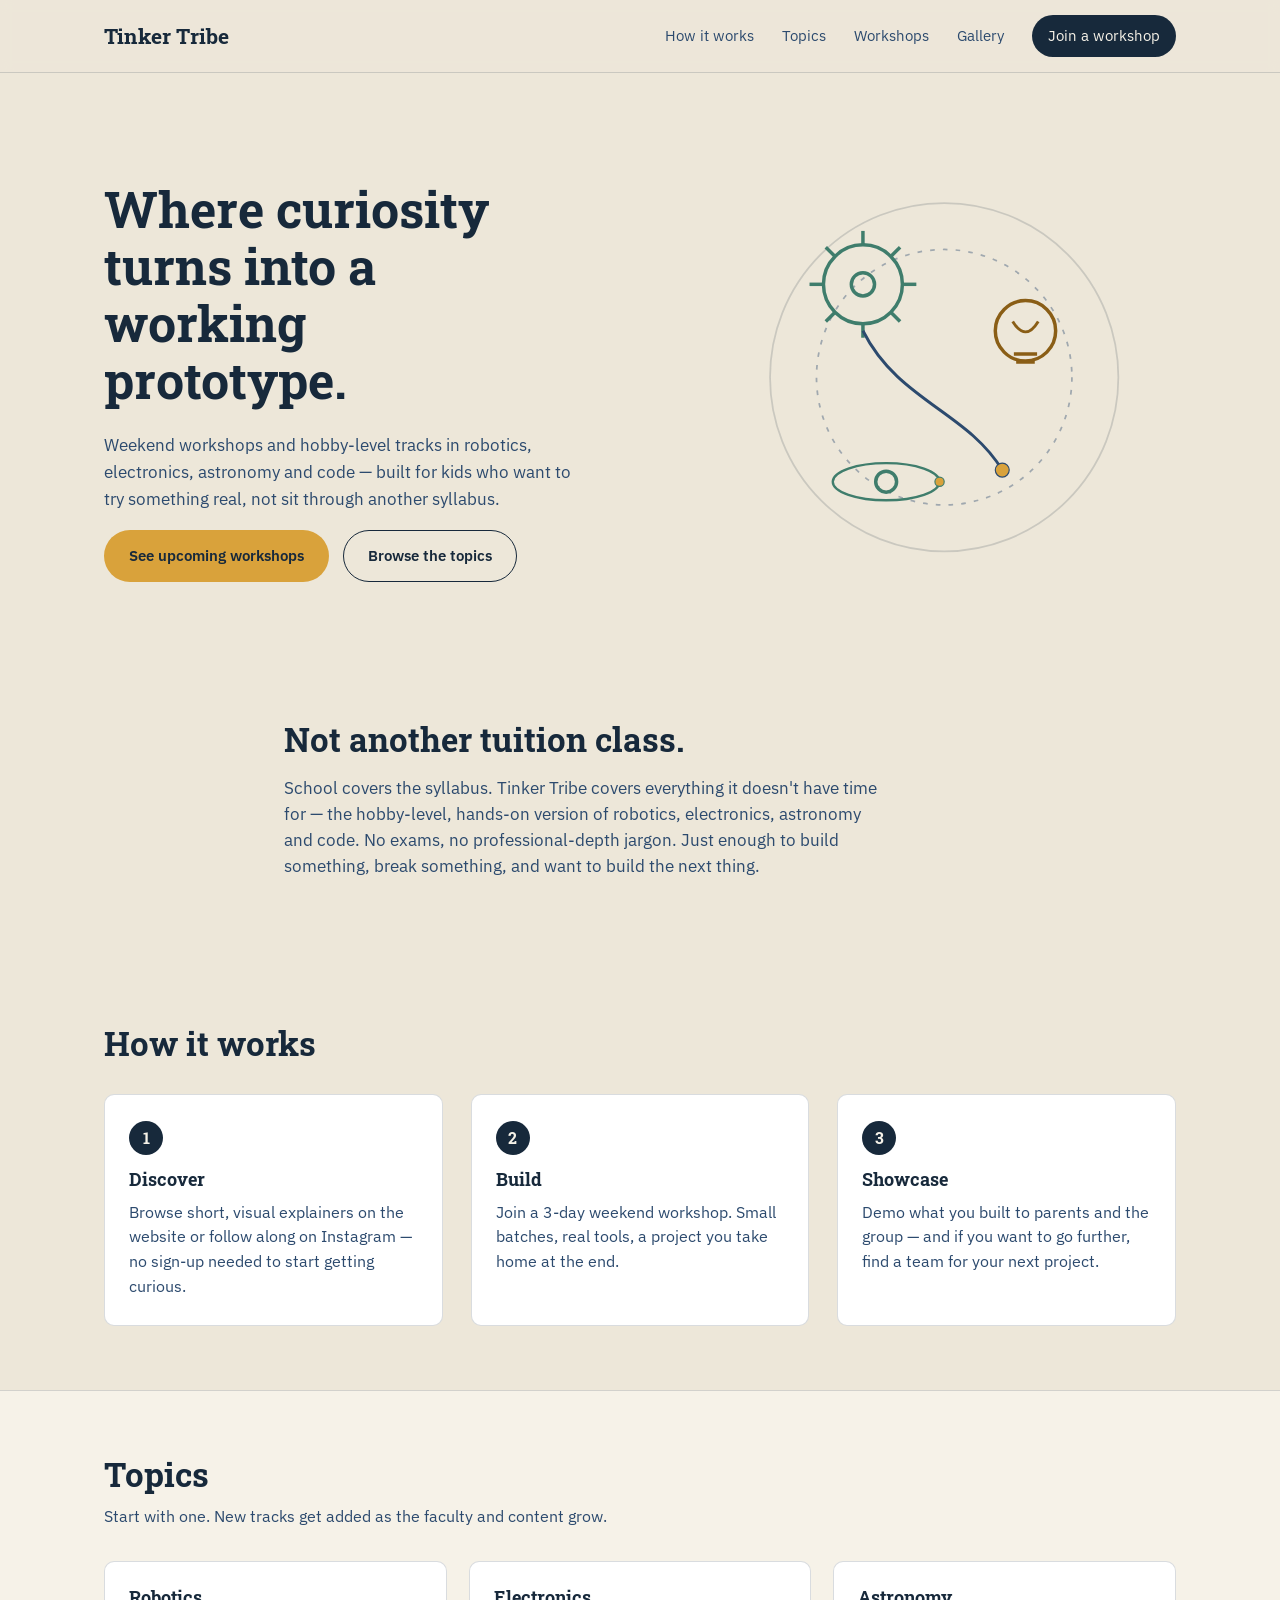
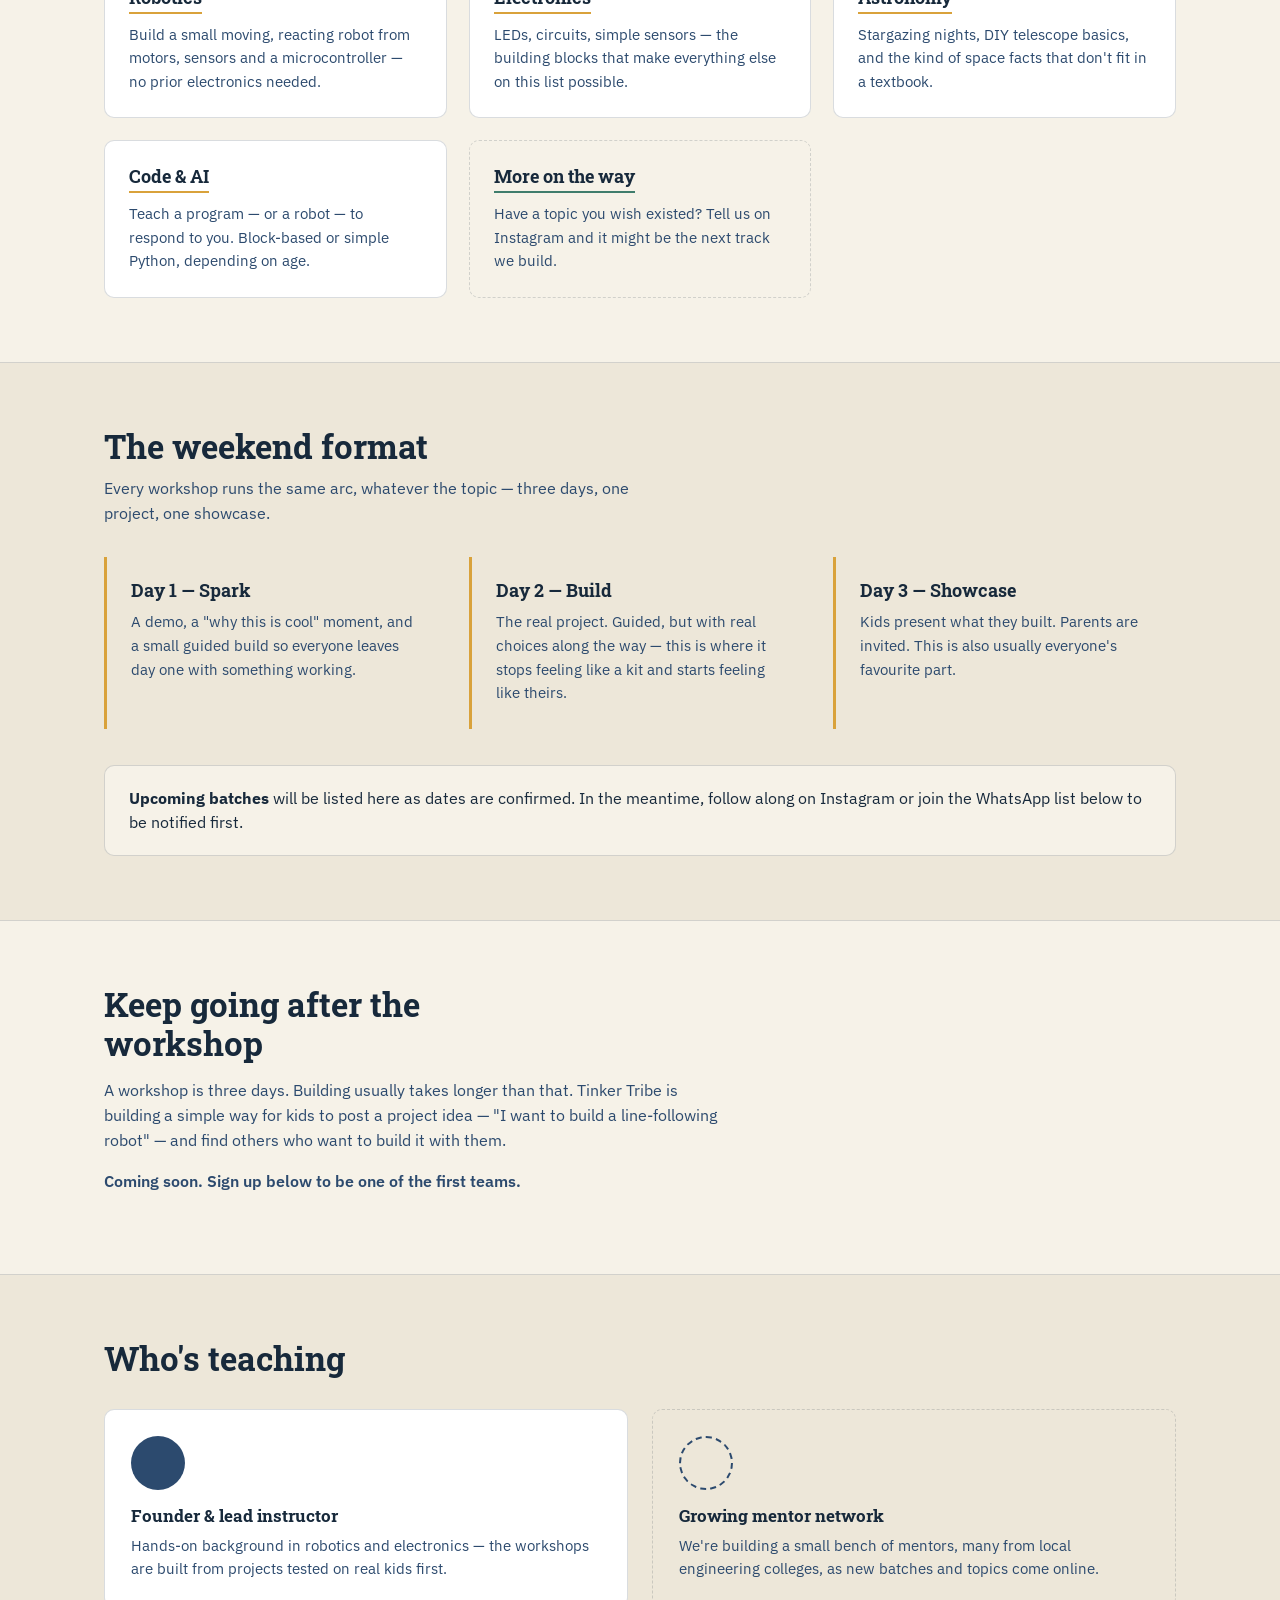
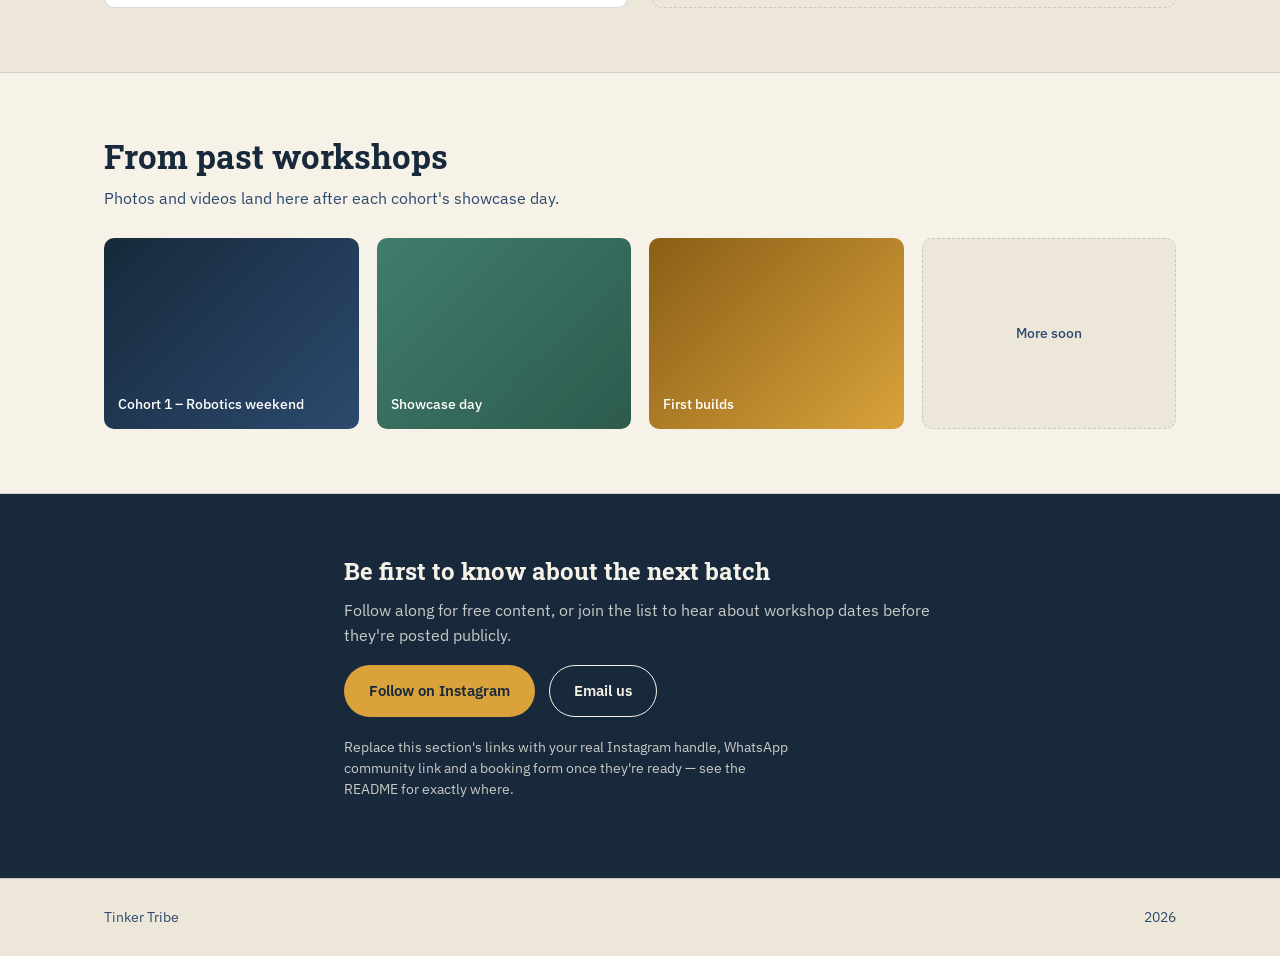
==== index.html @ 3afca760 "Add files via upload" ====
<!DOCTYPE html>
<html lang="en">
<head>
<meta charset="UTF-8">
<meta name="viewport" content="width=device-width, initial-scale=1.0">
<title>Tinker Tribe — Hands-on STEM for curious kids</title>
<meta name="description" content="Weekend workshops and hobby-level tracks in robotics, electronics, astronomy and code. Build something real in a weekend.">
<link rel="preconnect" href="https://fonts.googleapis.com">
<link rel="preconnect" href="https://fonts.gstatic.com" crossorigin>
<link href="https://fonts.googleapis.com/css2?family=Roboto+Slab:wght@400;600;700&family=IBM+Plex+Sans:wght@400;500;600&display=swap" rel="stylesheet">
<link rel="stylesheet" href="styles.css">
</head>
<body>

<header class="site-header">
  <div class="wrap header-inner">
    <a href="#top" class="wordmark">Tinker Tribe</a>
    <nav class="main-nav" id="main-nav">
      <a href="#how">How it works</a>
      <a href="#topics">Topics</a>
      <a href="#workshops">Workshops</a>
      <a href="#gallery">Gallery</a>
      <a href="#join" class="nav-cta">Join a workshop</a>
    </nav>
    <button class="nav-toggle" id="nav-toggle" aria-label="Open menu" aria-expanded="false">
      <span></span><span></span><span></span>
    </button>
  </div>
</header>

<main id="top">

  <section class="hero">
    <div class="wrap hero-inner">
      <div class="hero-copy">
        <h1>Where curiosity turns into a working prototype.</h1>
        <p class="hero-sub">Weekend workshops and hobby-level tracks in robotics, electronics, astronomy and code — built for kids who want to try something real, not sit through another syllabus.</p>
        <div class="hero-actions">
          <a href="#workshops" class="btn btn-primary">See upcoming workshops</a>
          <a href="#topics" class="btn btn-ghost">Browse the topics</a>
        </div>
      </div>
      <div class="hero-art" aria-hidden="true">
        <svg viewBox="0 0 400 400" xmlns="http://www.w3.org/2000/svg">
          <circle cx="200" cy="200" r="150" class="art-ring" fill="none" stroke-width="1.5"/>
          <circle cx="200" cy="200" r="110" class="art-ring-dash" fill="none" stroke-width="1.5" stroke-dasharray="4 7"/>
          <g class="art-gear" transform="translate(130,120)">
            <circle cx="0" cy="0" r="34" fill="none" stroke-width="3"/>
            <circle cx="0" cy="0" r="10" fill="none" stroke-width="3"/>
            <g stroke-width="3">
              <line x1="0" y1="-34" x2="0" y2="-46"/>
              <line x1="0" y1="34" x2="0" y2="46"/>
              <line x1="-34" y1="0" x2="-46" y2="0"/>
              <line x1="34" y1="0" x2="46" y2="0"/>
              <line x1="-24" y1="-24" x2="-32" y2="-32"/>
              <line x1="24" y1="24" x2="32" y2="32"/>
              <line x1="-24" y1="24" x2="-32" y2="32"/>
              <line x1="24" y1="-24" x2="32" y2="-32"/>
            </g>
          </g>
          <path class="art-wire" d="M 130 160 C 160 220, 220 230, 250 280" fill="none" stroke-width="2.5"/>
          <circle cx="250" cy="280" r="6" class="art-node"/>
          <g class="art-bulb" transform="translate(270,160)">
            <circle cx="0" cy="0" r="26" fill="none" stroke-width="3"/>
            <path d="M -10 20 L 10 20 M -8 27 L 8 27" stroke-width="3"/>
            <path d="M -11 -8 Q 0 10 11 -8" fill="none" stroke-width="2.5"/>
          </g>
          <g class="art-orbit" transform="translate(150,290)">
            <ellipse cx="0" cy="0" rx="46" ry="16" fill="none" stroke-width="2"/>
            <circle cx="0" cy="0" r="9" fill="none" stroke-width="3"/>
            <circle cx="46" cy="0" r="4" class="art-node"/>
          </g>
        </svg>
      </div>
    </div>
  </section>

  <section class="section intro">
    <div class="wrap intro-grid">
      <h2>Not another tuition class.</h2>
      <p>School covers the syllabus. Tinker Tribe covers everything it doesn't have time for — the hobby-level, hands-on version of robotics, electronics, astronomy and code. No exams, no professional-depth jargon. Just enough to build something, break something, and want to build the next thing.</p>
    </div>
  </section>

  <section class="section" id="how">
    <div class="wrap">
      <h2 class="section-heading">How it works</h2>
      <ol class="steps">
        <li class="step">
          <span class="step-num">1</span>
          <h3>Discover</h3>
          <p>Browse short, visual explainers on the website or follow along on Instagram — no sign-up needed to start getting curious.</p>
        </li>
        <li class="step">
          <span class="step-num">2</span>
          <h3>Build</h3>
          <p>Join a 3-day weekend workshop. Small batches, real tools, a project you take home at the end.</p>
        </li>
        <li class="step">
          <span class="step-num">3</span>
          <h3>Showcase</h3>
          <p>Demo what you built to parents and the group — and if you want to go further, find a team for your next project.</p>
        </li>
      </ol>
    </div>
  </section>

  <section class="section alt" id="topics">
    <div class="wrap">
      <h2 class="section-heading">Topics</h2>
      <p class="section-lede">Start with one. New tracks get added as the faculty and content grow.</p>
      <div class="topic-grid">
        <article class="topic-card">
          <h3>Robotics</h3>
          <p>Build a small moving, reacting robot from motors, sensors and a microcontroller — no prior electronics needed.</p>
        </article>
        <article class="topic-card">
          <h3>Electronics</h3>
          <p>LEDs, circuits, simple sensors — the building blocks that make everything else on this list possible.</p>
        </article>
        <article class="topic-card">
          <h3>Astronomy</h3>
          <p>Stargazing nights, DIY telescope basics, and the kind of space facts that don't fit in a textbook.</p>
        </article>
        <article class="topic-card">
          <h3>Code &amp; AI</h3>
          <p>Teach a program — or a robot — to respond to you. Block-based or simple Python, depending on age.</p>
        </article>
        <article class="topic-card topic-card-more">
          <h3>More on the way</h3>
          <p>Have a topic you wish existed? Tell us on Instagram and it might be the next track we build.</p>
        </article>
      </div>
    </div>
  </section>

  <section class="section" id="workshops">
    <div class="wrap">
      <h2 class="section-heading">The weekend format</h2>
      <p class="section-lede">Every workshop runs the same arc, whatever the topic — three days, one project, one showcase.</p>
      <div class="format-grid">
        <div class="format-card">
          <h3>Day 1 — Spark</h3>
          <p>A demo, a "why this is cool" moment, and a small guided build so everyone leaves day one with something working.</p>
        </div>
        <div class="format-card">
          <h3>Day 2 — Build</h3>
          <p>The real project. Guided, but with real choices along the way — this is where it stops feeling like a kit and starts feeling like theirs.</p>
        </div>
        <div class="format-card">
          <h3>Day 3 — Showcase</h3>
          <p>Kids present what they built. Parents are invited. This is also usually everyone's favourite part.</p>
        </div>
      </div>
      <div class="workshop-note">
        <p><strong>Upcoming batches</strong> will be listed here as dates are confirmed. In the meantime, follow along on Instagram or join the WhatsApp list below to be notified first.</p>
      </div>
    </div>
  </section>

  <section class="section alt" id="teams">
    <div class="wrap teams-grid">
      <div>
        <h2 class="section-heading">Keep going after the workshop</h2>
        <p>A workshop is three days. Building usually takes longer than that. Tinker Tribe is building a simple way for kids to post a project idea — "I want to build a line-following robot" — and find others who want to build it with them.</p>
        <p class="coming-soon">Coming soon. Sign up below to be one of the first teams.</p>
      </div>
    </div>
  </section>

  <section class="section" id="faculty">
    <div class="wrap">
      <h2 class="section-heading">Who's teaching</h2>
      <div class="faculty-grid">
        <article class="faculty-card">
          <div class="faculty-avatar" aria-hidden="true"></div>
          <h3>Founder &amp; lead instructor</h3>
          <p>Hands-on background in robotics and electronics — the workshops are built from projects tested on real kids first.</p>
        </article>
        <article class="faculty-card faculty-card-open">
          <div class="faculty-avatar faculty-avatar-dashed" aria-hidden="true"></div>
          <h3>Growing mentor network</h3>
          <p>We're building a small bench of mentors, many from local engineering colleges, as new batches and topics come online.</p>
        </article>
      </div>
    </div>
  </section>

  <section class="section alt" id="gallery">
    <div class="wrap">
      <h2 class="section-heading">From past workshops</h2>
      <p class="section-lede">Photos and videos land here after each cohort's showcase day.</p>
      <div class="gallery-grid">
        <div class="gallery-block gb-1"><span>Cohort 1 – Robotics weekend</span></div>
        <div class="gallery-block gb-2"><span>Showcase day</span></div>
        <div class="gallery-block gb-3"><span>First builds</span></div>
        <div class="gallery-block gb-4"><span>More soon</span></div>
      </div>
    </div>
  </section>

  <section class="section join" id="join">
    <div class="wrap join-inner">
      <h2>Be first to know about the next batch</h2>
      <p>Follow along for free content, or join the list to hear about workshop dates before they're posted publicly.</p>
      <div class="join-actions">
        <a href="https://instagram.com" class="btn btn-primary" target="_blank" rel="noopener">Follow on Instagram</a>
        <a href="mailto:hello@example.com" class="btn btn-ghost">Email us</a>
      </div>
      <p class="join-note">Replace this section's links with your real Instagram handle, WhatsApp community link and a booking form once they're ready — see the README for exactly where.</p>
    </div>
  </section>

</main>

<footer class="site-footer">
  <div class="wrap footer-inner">
    <span>Tinker Tribe</span>
    <span id="year"></span>
  </div>
</footer>

<script src="script.js"></script>
</body>
</html>
---- styles.css ----
/* ---------------------------------------------
   Tinker Tribe — design tokens
   Palette: deep blueprint ink, warm paper, amber + teal accents
   Type: Roboto Slab (headlines) + IBM Plex Sans (body/UI)
--------------------------------------------- */

:root {
  --ink: #17293B;
  --ink-soft: #2C4A6E;
  --paper: #EDE7D9;
  --paper-high: #F6F2E8;
  --line: rgba(23, 41, 59, 0.16);
  --amber: #D9A23B;
  --amber-ink: #8A5E16;
  --teal: #3F7D6C;
  --white: #FFFFFF;

  --font-head: "Roboto Slab", serif;
  --font-body: "IBM Plex Sans", sans-serif;

  --max-w: 1120px;
  --radius: 10px;
  color-scheme: light;
}

* { box-sizing: border-box; }

html {
  scroll-behavior: smooth;
  scroll-padding-top: 90px;
}

body {
  margin: 0;
  font-family: var(--font-body);
  color: var(--ink);
  background:
    linear-gradient(var(--paper) 0 0),
    repeating-linear-gradient(0deg, var(--line) 0 1px, transparent 1px 48px),
    repeating-linear-gradient(90deg, var(--line) 0 1px, transparent 1px 48px);
  background-blend-mode: normal;
  line-height: 1.55;
}

h1, h2, h3 {
  font-family: var(--font-head);
  line-height: 1.15;
  margin: 0 0 0.5em;
  color: var(--ink);
}

p { margin: 0 0 1em; max-width: 62ch; }

a { color: inherit; }

.wrap {
  max-width: var(--max-w);
  margin: 0 auto;
  padding: 0 24px;
}

/* ---------- Header ---------- */

.site-header {
  position: sticky;
  top: 0;
  z-index: 50;
  background: rgba(237, 231, 217, 0.92);
  backdrop-filter: blur(6px);
  border-bottom: 1px solid var(--line);
}

.header-inner {
  display: flex;
  align-items: center;
  justify-content: space-between;
  height: 72px;
}

.wordmark {
  font-family: var(--font-head);
  font-weight: 700;
  font-size: 1.3rem;
  text-decoration: none;
  letter-spacing: 0.01em;
}

.main-nav {
  display: flex;
  align-items: center;
  gap: 28px;
  font-size: 0.95rem;
}

.main-nav a {
  text-decoration: none;
  color: var(--ink-soft);
}

.main-nav a:hover { color: var(--ink); }

.nav-cta {
  background: var(--ink);
  color: var(--paper-high) !important;
  padding: 9px 16px;
  border-radius: 999px;
}

.nav-toggle {
  display: none;
  flex-direction: column;
  justify-content: center;
  gap: 5px;
  width: 36px;
  height: 36px;
  background: none;
  border: none;
  cursor: pointer;
}

.nav-toggle span {
  display: block;
  height: 2px;
  background: var(--ink);
  border-radius: 2px;
}

/* ---------- Buttons ---------- */

.btn {
  display: inline-block;
  padding: 13px 24px;
  border-radius: 999px;
  text-decoration: none;
  font-weight: 600;
  font-size: 0.95rem;
  border: 1.5px solid transparent;
}

.btn-primary {
  background: var(--amber);
  color: var(--ink);
}
.btn-primary:hover { background: #cf9530; }

.btn-ghost {
  border-color: var(--ink);
  color: var(--ink);
}
.btn-ghost:hover { background: var(--ink); color: var(--paper-high); }

/* ---------- Hero ---------- */

.hero { padding: 72px 0 40px; }

.hero-inner {
  display: grid;
  grid-template-columns: 1.1fr 0.9fr;
  gap: 40px;
  align-items: center;
}

.hero h1 {
  font-size: clamp(2.1rem, 4vw, 3.1rem);
  max-width: 14ch;
}

.hero-sub {
  font-size: 1.08rem;
  color: var(--ink-soft);
  max-width: 48ch;
}

.hero-actions {
  display: flex;
  gap: 14px;
  flex-wrap: wrap;
  margin-top: 8px;
}

.hero-art svg {
  width: 100%;
  height: auto;
  stroke: var(--ink-soft);
}

.art-gear circle, .art-gear line { stroke: var(--teal); }
.art-bulb circle, .art-bulb path { stroke: var(--amber-ink); }
.art-wire { stroke: var(--ink-soft); }
.art-node { fill: var(--amber); }
.art-ring { stroke: var(--line); }
.art-ring-dash { stroke: var(--ink-soft); opacity: 0.4; }
.art-orbit ellipse, .art-orbit circle { stroke: var(--teal); }

/* ---------- Generic sections ---------- */

.section { padding: 64px 0; }
.section.alt { background: var(--paper-high); border-top: 1px solid var(--line); border-bottom: 1px solid var(--line); }

.section-heading {
  font-size: clamp(1.6rem, 2.6vw, 2.1rem);
  max-width: 20ch;
}

.section-lede {
  color: var(--ink-soft);
  max-width: 56ch;
  margin-top: -6px;
}

.intro-grid {
  max-width: 760px;
}
.intro h2 { font-size: clamp(1.6rem, 2.6vw, 2.1rem); }
.intro p { color: var(--ink-soft); font-size: 1.05rem; max-width: 60ch; }

/* ---------- Steps ---------- */

.steps {
  list-style: none;
  margin: 32px 0 0;
  padding: 0;
  display: grid;
  grid-template-columns: repeat(3, 1fr);
  gap: 28px;
}

.step {
  background: var(--white);
  border: 1px solid var(--line);
  border-radius: var(--radius);
  padding: 26px 24px;
}

.step-num {
  display: inline-flex;
  align-items: center;
  justify-content: center;
  width: 34px;
  height: 34px;
  border-radius: 50%;
  background: var(--ink);
  color: var(--paper-high);
  font-family: var(--font-head);
  font-weight: 700;
  margin-bottom: 14px;
}

.step h3 { font-size: 1.15rem; }
.step p { color: var(--ink-soft); margin: 0; }

/* ---------- Topic grid ---------- */

.topic-grid {
  margin-top: 32px;
  display: grid;
  grid-template-columns: repeat(3, 1fr);
  gap: 22px;
}

.topic-card {
  background: var(--white);
  border: 1px solid var(--line);
  border-radius: var(--radius);
  padding: 24px;
}

.topic-card h3 { font-size: 1.1rem; border-bottom: 2px solid var(--amber); display: inline-block; padding-bottom: 4px; }
.topic-card p { color: var(--ink-soft); margin: 0; font-size: 0.95rem; }

.topic-card-more {
  border-style: dashed;
  background: transparent;
}
.topic-card-more h3 { border-bottom-color: var(--teal); }

/* ---------- Format grid ---------- */

.format-grid {
  margin-top: 32px;
  display: grid;
  grid-template-columns: repeat(3, 1fr);
  gap: 22px;
}

.format-card {
  padding: 24px;
  border-left: 3px solid var(--amber);
}
.format-card h3 { font-size: 1.1rem; }
.format-card p { color: var(--ink-soft); margin: 0; font-size: 0.95rem; }

.workshop-note {
  margin-top: 36px;
  padding: 20px 24px;
  background: var(--paper-high);
  border: 1px solid var(--line);
  border-radius: var(--radius);
}
.workshop-note p { margin: 0; max-width: none; }

/* ---------- Teams ---------- */

.teams-grid p { color: var(--ink-soft); }
.coming-soon {
  display: inline-block;
  font-weight: 600;
  color: var(--amber-ink);
}

/* ---------- Faculty ---------- */

.faculty-grid {
  margin-top: 32px;
  display: grid;
  grid-template-columns: repeat(2, 1fr);
  gap: 24px;
}

.faculty-card {
  background: var(--white);
  border: 1px solid var(--line);
  border-radius: var(--radius);
  padding: 26px;
}

.faculty-card-open { background: transparent; border-style: dashed; }

.faculty-avatar {
  width: 54px;
  height: 54px;
  border-radius: 50%;
  background: var(--ink-soft);
  margin-bottom: 16px;
}
.faculty-avatar-dashed {
  background: none;
  border: 2px dashed var(--ink-soft);
}

.faculty-card h3 { font-size: 1.05rem; }
.faculty-card p { color: var(--ink-soft); margin: 0; font-size: 0.95rem; }

/* ---------- Gallery ---------- */

.gallery-grid {
  margin-top: 28px;
  display: grid;
  grid-template-columns: repeat(4, 1fr);
  gap: 18px;
}

.gallery-block {
  aspect-ratio: 4 / 3;
  border-radius: var(--radius);
  display: flex;
  align-items: flex-end;
  padding: 14px;
  color: var(--white);
  font-size: 0.85rem;
  font-weight: 500;
}

.gb-1 { background: linear-gradient(135deg, var(--ink), var(--ink-soft)); }
.gb-2 { background: linear-gradient(135deg, var(--teal), #2d5b4e); }
.gb-3 { background: linear-gradient(135deg, var(--amber-ink), var(--amber)); }
.gb-4 { background: var(--paper); color: var(--ink-soft); border: 1px dashed var(--line); align-items: center; justify-content: center; }

/* ---------- Join ---------- */

.join { background: var(--ink); color: var(--paper-high); }
.join h2 { color: var(--paper-high); }
.join p { color: rgba(246, 242, 232, 0.8); }
.join-inner { text-align: left; max-width: 640px; }
.join-actions { display: flex; gap: 14px; flex-wrap: wrap; margin: 18px 0 20px; }
.join .btn-ghost { border-color: var(--paper-high); color: var(--paper-high); }
.join .btn-ghost:hover { background: var(--paper-high); color: var(--ink); }
.join-note { font-size: 0.85rem; color: rgba(246, 242, 232, 0.6); max-width: 56ch; }

/* ---------- Footer ---------- */

.site-footer { padding: 28px 0; border-top: 1px solid var(--line); }
.footer-inner {
  display: flex;
  justify-content: space-between;
  font-size: 0.85rem;
  color: var(--ink-soft);
}

/* ---------- Responsive ---------- */

@media (max-width: 860px) {
  .hero-inner { grid-template-columns: 1fr; }
  .hero-art { order: -1; max-width: 280px; margin: 0 auto; }
  .steps, .format-grid, .topic-grid { grid-template-columns: 1fr 1fr; }
  .faculty-grid { grid-template-columns: 1fr; }
  .gallery-grid { grid-template-columns: 1fr 1fr; }
}

@media (max-width: 620px) {
  .main-nav {
    position: absolute;
    top: 72px;
    left: 0;
    right: 0;
    background: var(--paper-high);
    border-bottom: 1px solid var(--line);
    flex-direction: column;
    align-items: flex-start;
    padding: 20px 24px 28px;
    gap: 18px;
    display: none;
  }
  .main-nav.open { display: flex; }
  .nav-toggle { display: flex; }
  .steps, .format-grid, .topic-grid, .gallery-grid { grid-template-columns: 1fr; }
}

@media (prefers-reduced-motion: reduce) {
  html { scroll-behavior: auto; }
}
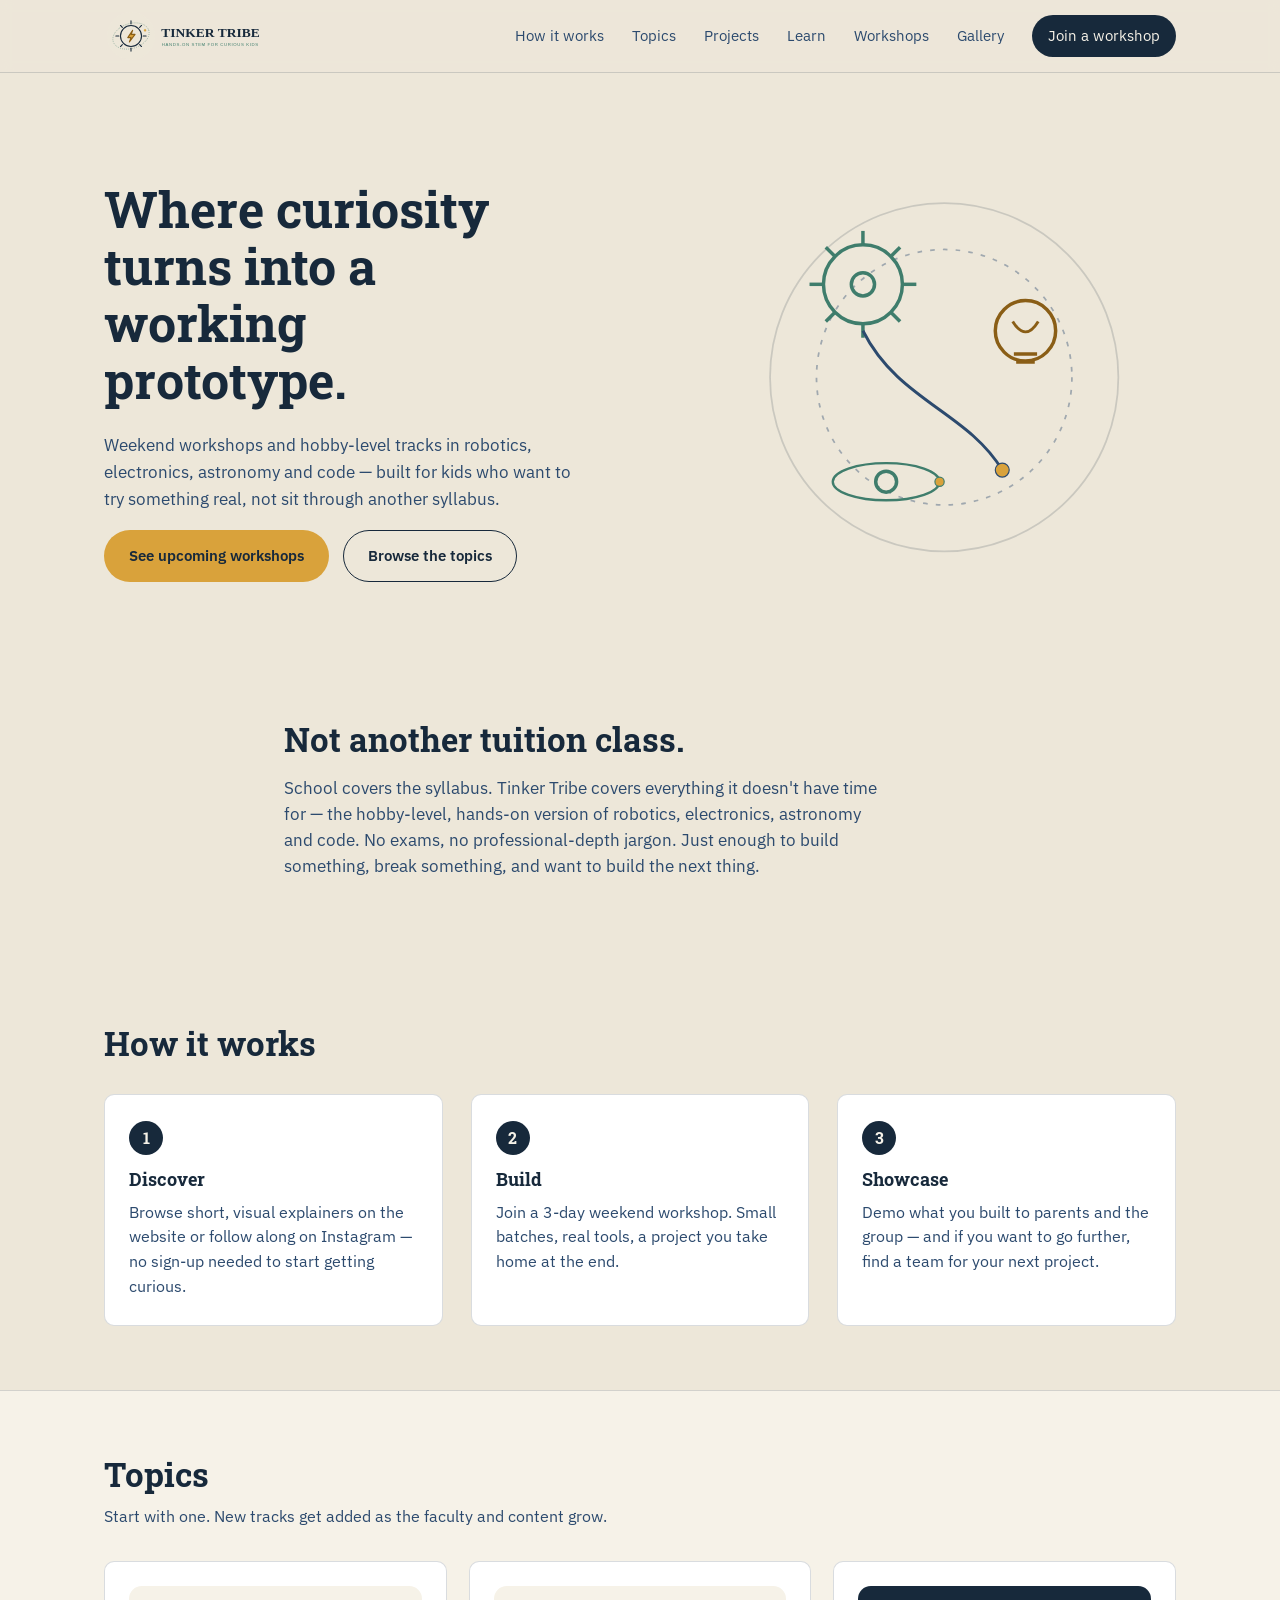
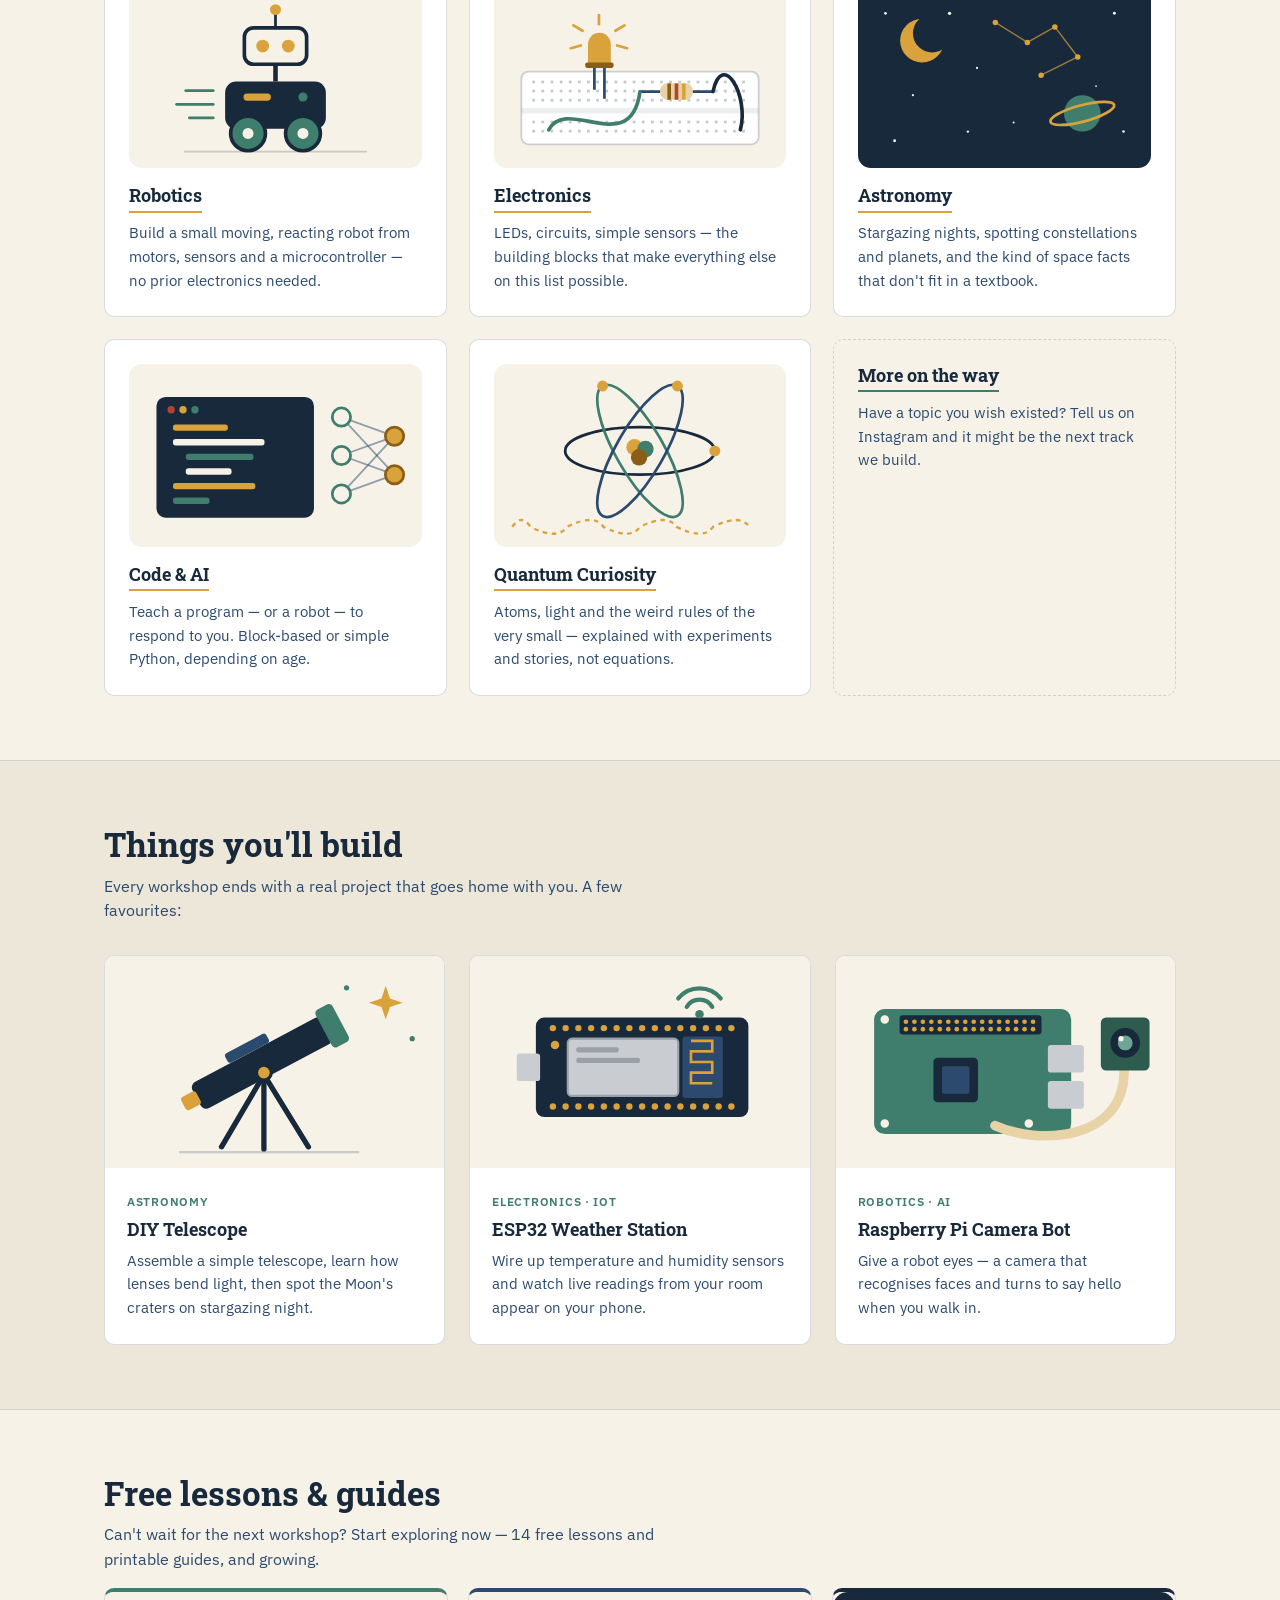
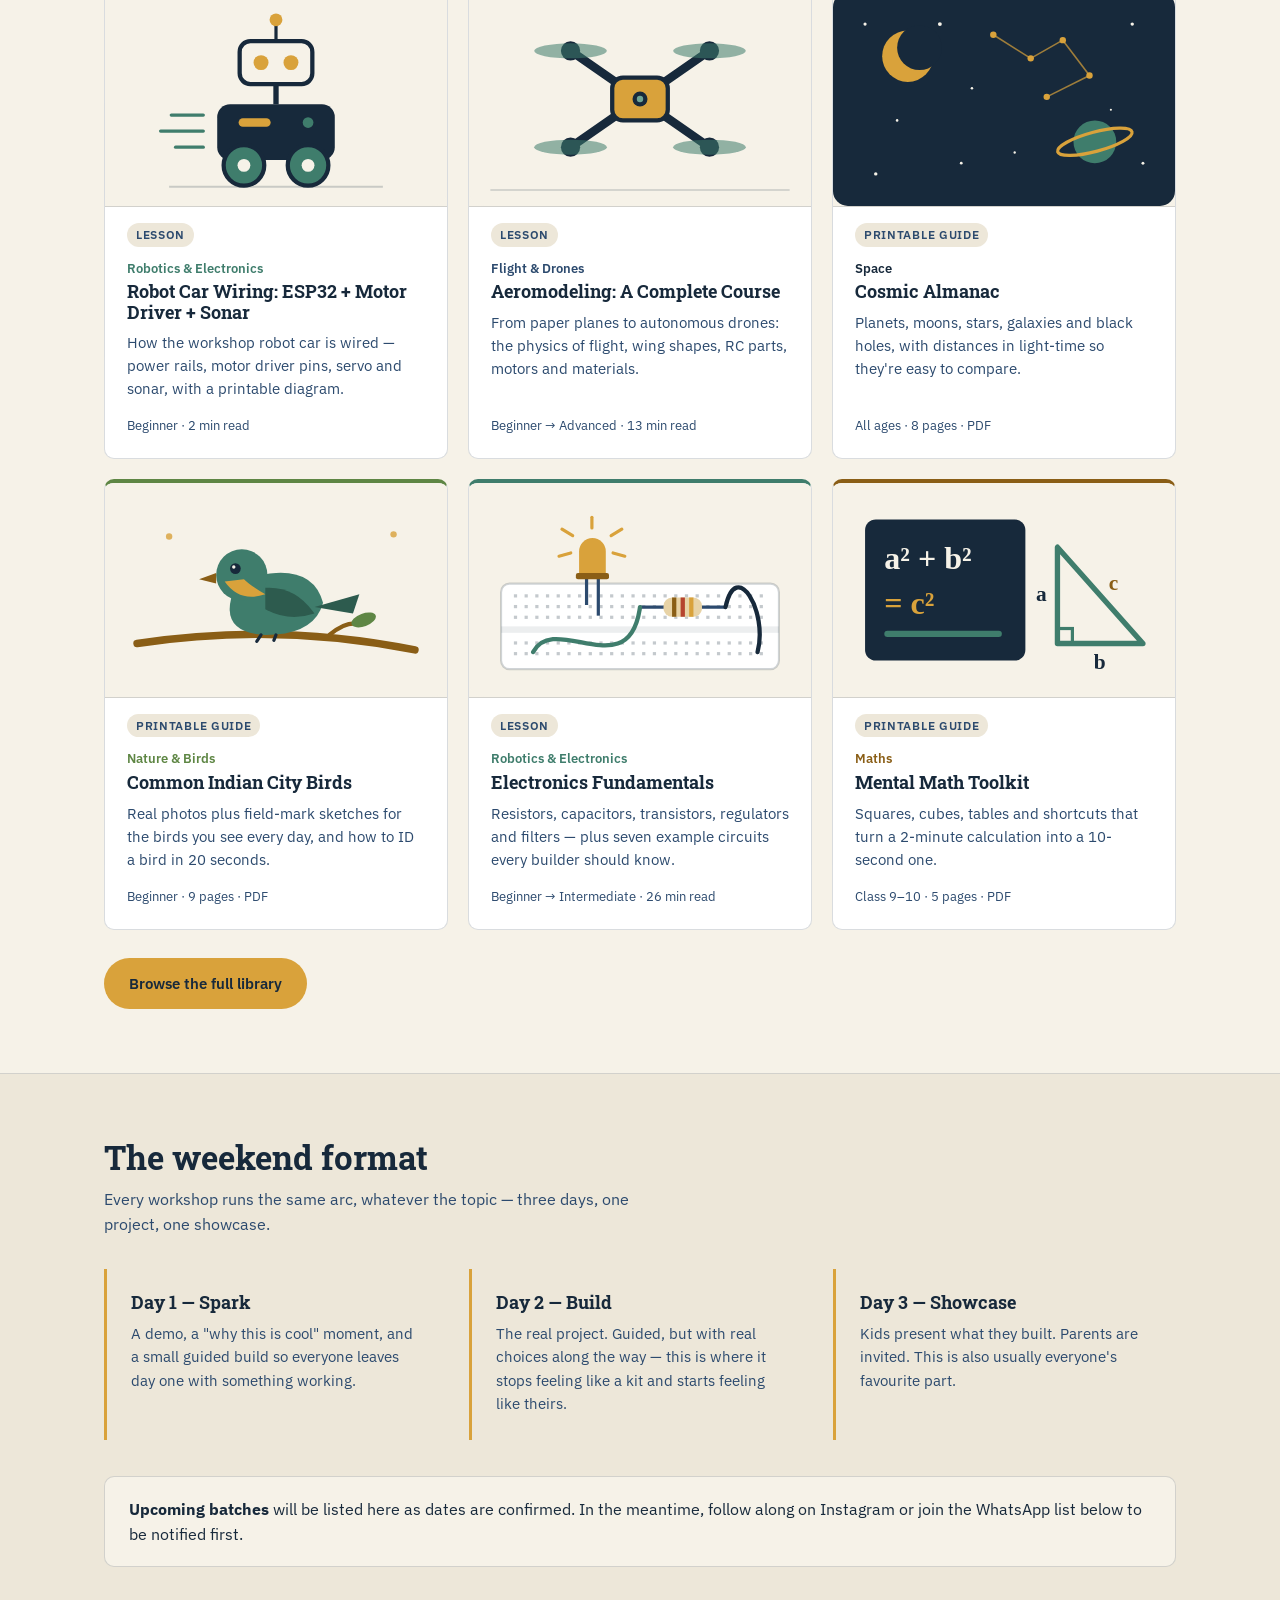
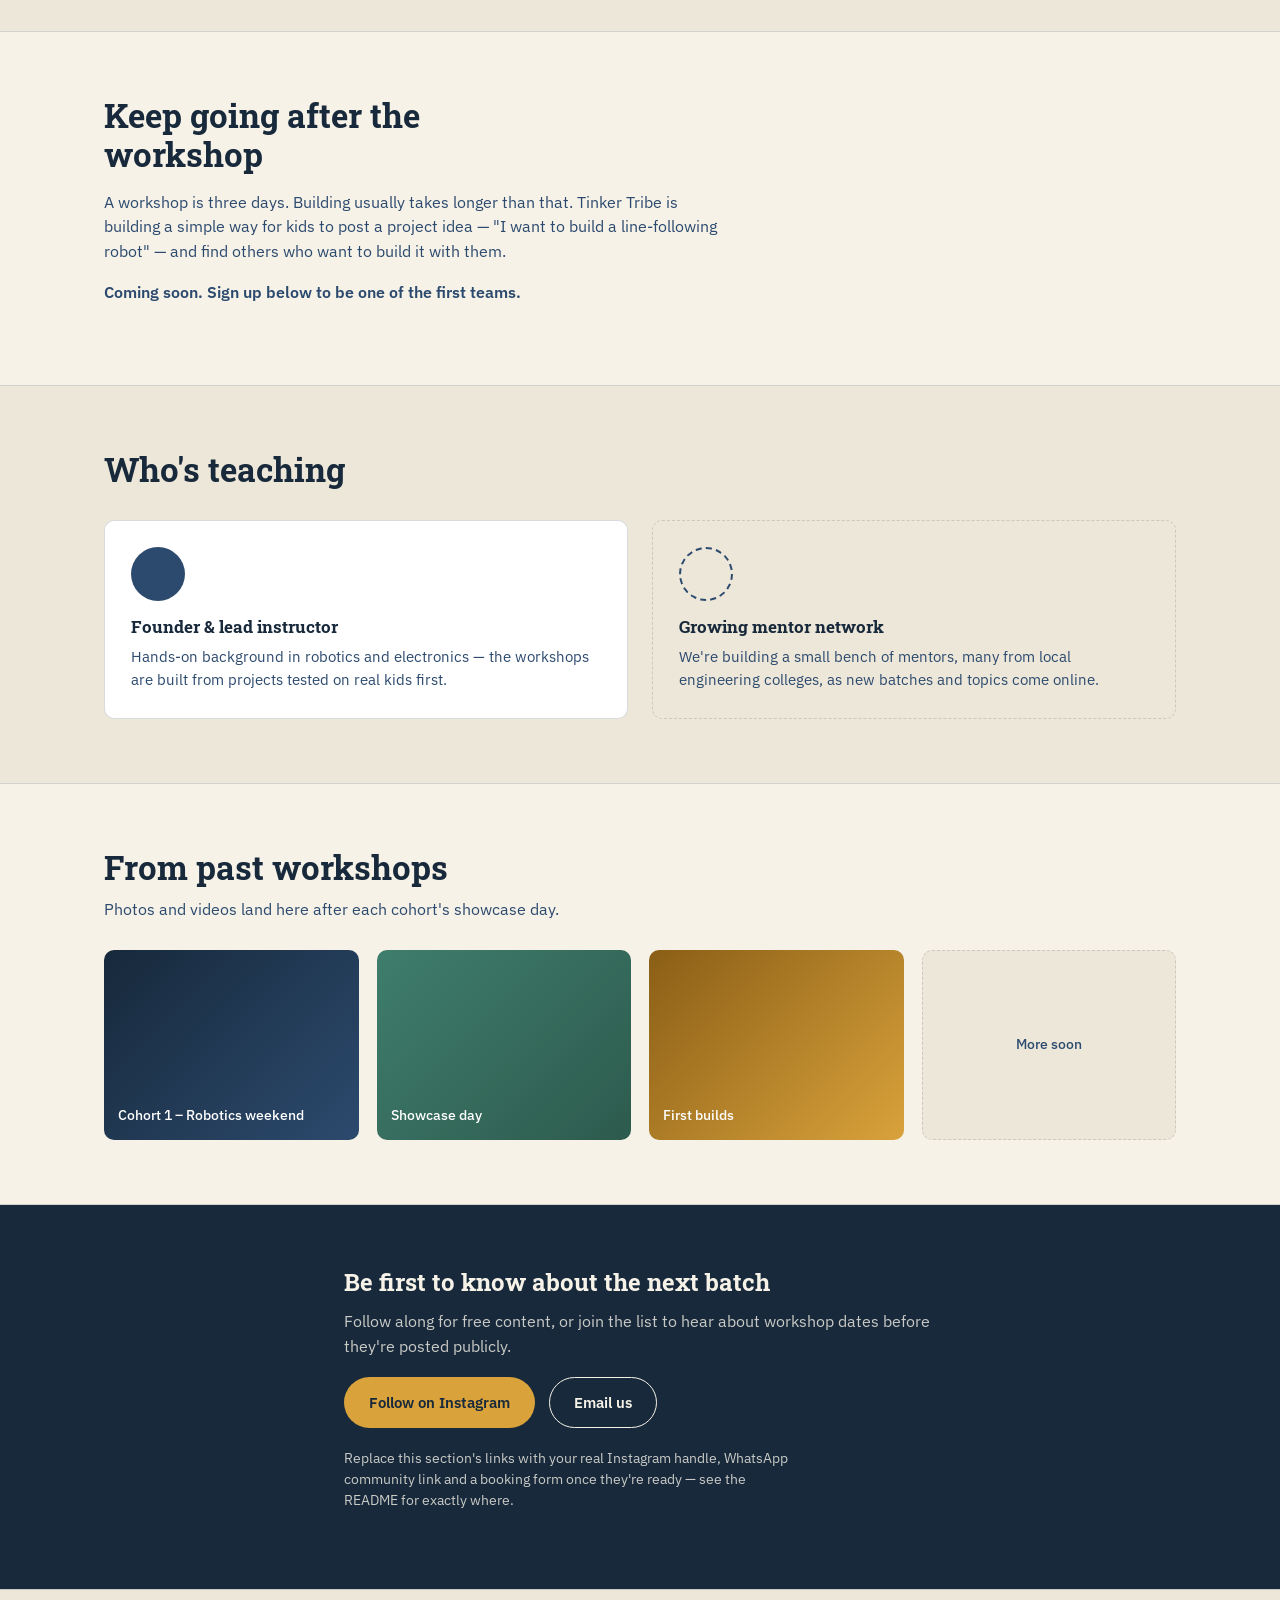
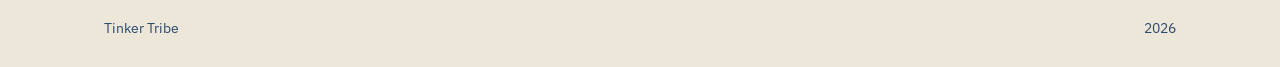
==== commit d8f39324: "Add files via upload" ====
--- a/index.html
+++ b/index.html
@@ -9,15 +9,20 @@
 <link rel="preconnect" href="https://fonts.gstatic.com" crossorigin>
 <link href="https://fonts.googleapis.com/css2?family=Roboto+Slab:wght@400;600;700&family=IBM+Plex+Sans:wght@400;500;600&display=swap" rel="stylesheet">
 <link rel="stylesheet" href="styles.css">
+<link rel="icon" type="image/svg+xml" href="tinkertribe-mark.svg">
 </head>
 <body>
 
 <header class="site-header">
   <div class="wrap header-inner">
-    <a href="#top" class="wordmark">Tinker Tribe</a>
+    <a href="#top" class="wordmark">
+      <img src="tinkertribe-full.svg" alt="Tinker Tribe" class="wordmark-logo">
+    </a>
     <nav class="main-nav" id="main-nav">
       <a href="#how">How it works</a>
       <a href="#topics">Topics</a>
+      <a href="#projects">Projects</a>
+      <a href="learn/index.html">Learn</a>
       <a href="#workshops">Workshops</a>
       <a href="#gallery">Gallery</a>
       <a href="#join" class="nav-cta">Join a workshop</a>
@@ -111,26 +116,126 @@
       <p class="section-lede">Start with one. New tracks get added as the faculty and content grow.</p>
       <div class="topic-grid">
         <article class="topic-card">
+          <img src="images/robotics.svg" alt="Illustration of a small wheeled robot" loading="lazy">
           <h3>Robotics</h3>
           <p>Build a small moving, reacting robot from motors, sensors and a microcontroller — no prior electronics needed.</p>
         </article>
         <article class="topic-card">
+          <img src="images/electronics.svg" alt="Illustration of an LED and resistor on a breadboard" loading="lazy">
           <h3>Electronics</h3>
           <p>LEDs, circuits, simple sensors — the building blocks that make everything else on this list possible.</p>
         </article>
         <article class="topic-card">
+          <img src="images/astronomy.svg" alt="Illustration of a night sky with moon, constellation and ringed planet" loading="lazy">
           <h3>Astronomy</h3>
-          <p>Stargazing nights, DIY telescope basics, and the kind of space facts that don't fit in a textbook.</p>
-        </article>
-        <article class="topic-card">
+          <p>Stargazing nights, spotting constellations and planets, and the kind of space facts that don't fit in a textbook.</p>
+        </article>
+        <article class="topic-card">
+          <img src="images/code-ai.svg" alt="Illustration of a code window next to a small neural network" loading="lazy">
           <h3>Code &amp; AI</h3>
           <p>Teach a program — or a robot — to respond to you. Block-based or simple Python, depending on age.</p>
+        </article>
+        <article class="topic-card">
+          <img src="images/quantum.svg" alt="Illustration of an atom with orbiting electrons" loading="lazy">
+          <h3>Quantum Curiosity</h3>
+          <p>Atoms, light and the weird rules of the very small — explained with experiments and stories, not equations.</p>
         </article>
         <article class="topic-card topic-card-more">
           <h3>More on the way</h3>
           <p>Have a topic you wish existed? Tell us on Instagram and it might be the next track we build.</p>
         </article>
       </div>
+    </div>
+  </section>
+
+  <section class="section" id="projects">
+    <div class="wrap">
+      <h2 class="section-heading">Things you'll build</h2>
+      <p class="section-lede">Every workshop ends with a real project that goes home with you. A few favourites:</p>
+      <div class="project-grid">
+        <article class="project-card">
+          <img src="images/telescope.svg" alt="Illustration of a telescope on a tripod" loading="lazy">
+          <div class="project-body">
+            <span class="project-tag">Astronomy</span>
+            <h3>DIY Telescope</h3>
+            <p>Assemble a simple telescope, learn how lenses bend light, then spot the Moon's craters on stargazing night.</p>
+          </div>
+        </article>
+        <article class="project-card">
+          <img src="images/esp32.svg" alt="Illustration of a Wi-Fi microcontroller board" loading="lazy">
+          <div class="project-body">
+            <span class="project-tag">Electronics · IoT</span>
+            <h3>ESP32 Weather Station</h3>
+            <p>Wire up temperature and humidity sensors and watch live readings from your room appear on your phone.</p>
+          </div>
+        </article>
+        <article class="project-card">
+          <img src="images/pi-project.svg" alt="Illustration of a single-board computer with a camera module" loading="lazy">
+          <div class="project-body">
+            <span class="project-tag">Robotics · AI</span>
+            <h3>Raspberry Pi Camera Bot</h3>
+            <p>Give a robot eyes — a camera that recognises faces and turns to say hello when you walk in.</p>
+          </div>
+        </article>
+      </div>
+    </div>
+  </section>
+
+  <section class="section alt" id="learn">
+    <div class="wrap">
+      <h2 class="section-heading">Free lessons &amp; guides</h2>
+      <p class="section-lede">Can't wait for the next workshop? Start exploring now — 14 free lessons and printable guides, and growing.</p>
+      <div class="kb-grid">
+        <a class="kb-card cat-robotics" href="learn/robot-car-wiring.html">
+          <img class="kb-thumb" src="images/robotics.svg" alt="" loading="lazy">
+          <span class="kb-type">Lesson</span>
+          <span class="kb-cat">Robotics &amp; Electronics</span>
+          <h3>Robot Car Wiring: ESP32 + Motor Driver + Sonar</h3>
+          <p>How the workshop robot car is wired — power rails, motor driver pins, servo and sonar, with a printable diagram.</p>
+          <span class="kb-meta">Beginner · 2 min read</span>
+        </a>
+        <a class="kb-card cat-flight" href="learn/aeromodeling-course.html">
+          <img class="kb-thumb" src="images/drone.svg" alt="" loading="lazy">
+          <span class="kb-type">Lesson</span>
+          <span class="kb-cat">Flight &amp; Drones</span>
+          <h3>Aeromodeling: A Complete Course</h3>
+          <p>From paper planes to autonomous drones: the physics of flight, wing shapes, RC parts, motors and materials.</p>
+          <span class="kb-meta">Beginner → Advanced · 13 min read</span>
+        </a>
+        <a class="kb-card cat-space" href="learn/files/cosmic-almanac.pdf" target="_blank" rel="noopener">
+          <img class="kb-thumb" src="images/astronomy.svg" alt="" loading="lazy">
+          <span class="kb-type">Printable guide</span>
+          <span class="kb-cat">Space</span>
+          <h3>Cosmic Almanac</h3>
+          <p>Planets, moons, stars, galaxies and black holes, with distances in light-time so they're easy to compare.</p>
+          <span class="kb-meta">All ages · 8 pages · PDF</span>
+        </a>
+        <a class="kb-card cat-nature" href="learn/files/common-city-birds.pdf" target="_blank" rel="noopener">
+          <img class="kb-thumb" src="images/bird.svg" alt="" loading="lazy">
+          <span class="kb-type">Printable guide</span>
+          <span class="kb-cat">Nature &amp; Birds</span>
+          <h3>Common Indian City Birds</h3>
+          <p>Real photos plus field-mark sketches for the birds you see every day, and how to ID a bird in 20 seconds.</p>
+          <span class="kb-meta">Beginner · 9 pages · PDF</span>
+        </a>
+        <a class="kb-card cat-robotics" href="learn/electronics-fundamentals.html">
+          <img class="kb-thumb" src="images/electronics.svg" alt="" loading="lazy">
+          <span class="kb-type">Lesson</span>
+          <span class="kb-cat">Robotics &amp; Electronics</span>
+          <h3>Electronics Fundamentals</h3>
+          <p>Resistors, capacitors, transistors, regulators and filters — plus seven example circuits every builder should know.</p>
+          <span class="kb-meta">Beginner → Intermediate · 26 min read</span>
+        </a>
+        <a class="kb-card cat-maths" href="learn/files/mental-math-toolkit.pdf" target="_blank" rel="noopener">
+          <img class="kb-thumb" src="images/maths.svg" alt="" loading="lazy">
+          <span class="kb-type">Printable guide</span>
+          <span class="kb-cat">Maths</span>
+          <h3>Mental Math Toolkit</h3>
+          <p>Squares, cubes, tables and shortcuts that turn a 2-minute calculation into a 10-second one.</p>
+          <span class="kb-meta">Class 9–10 · 5 pages · PDF</span>
+        </a>
+      </div>
+      <div class="kb-teaser-actions"><a href="learn/index.html" class="btn btn-primary">Browse the full library</a></div>
     </div>
   </section>
 
--- a/styles.css
+++ b/styles.css
@@ -78,11 +78,15 @@
 }
 
 .wordmark {
-  font-family: var(--font-head);
-  font-weight: 700;
-  font-size: 1.3rem;
+  display: flex;
+  align-items: center;
   text-decoration: none;
-  letter-spacing: 0.01em;
+}
+
+.wordmark-logo {
+  height: 54px;
+  width: auto;
+  display: block;
 }
 
 .main-nav {
@@ -419,3 +423,333 @@
 @media (prefers-reduced-motion: reduce) {
   html { scroll-behavior: auto; }
 }
+
+/* ---------- Illustrations ---------- */
+
+.topic-card img,
+.project-card img {
+  display: block;
+  width: 100%;
+  height: auto;
+  border-radius: 8px;
+}
+
+.topic-card img { margin-bottom: 16px; }
+
+.topic-card,
+.project-card {
+  transition: transform 0.2s ease, box-shadow 0.2s ease;
+}
+.topic-card:hover,
+.project-card:hover {
+  transform: translateY(-4px);
+  box-shadow: 0 10px 24px rgba(23, 41, 59, 0.10);
+}
+
+/* ---------- Projects ---------- */
+
+.project-grid {
+  margin-top: 32px;
+  display: grid;
+  grid-template-columns: repeat(3, 1fr);
+  gap: 24px;
+}
+
+.project-card {
+  background: var(--white);
+  border: 1px solid var(--line);
+  border-radius: var(--radius);
+  overflow: hidden;
+}
+.project-card img { border-radius: 0; background: var(--paper-high); }
+
+.project-body { padding: 20px 22px 24px; }
+.project-body h3 { font-size: 1.1rem; }
+.project-body p { color: var(--ink-soft); margin: 0; font-size: 0.95rem; }
+
+.project-tag {
+  display: inline-block;
+  font-size: 0.75rem;
+  font-weight: 600;
+  letter-spacing: 0.06em;
+  text-transform: uppercase;
+  color: var(--teal);
+  margin-bottom: 8px;
+}
+
+@media (max-width: 860px) {
+  .project-grid { grid-template-columns: 1fr 1fr; }
+}
+@media (max-width: 620px) {
+  .project-grid { grid-template-columns: 1fr; }
+}
+@media (prefers-reduced-motion: reduce) {
+  .topic-card, .project-card { transition: none; }
+  .topic-card:hover, .project-card:hover { transform: none; }
+}
+
+/* =========================================================
+   Knowledge library + lesson pages
+   ========================================================= */
+
+.cat-robotics { --cat: #3F7D6C; }
+.cat-flight   { --cat: #2C4A6E; }
+.cat-space    { --cat: #17293B; }
+.cat-nature   { --cat: #5E8644; }
+.cat-maths    { --cat: #8A5E16; }
+.cat-english  { --cat: #A6452F; }
+
+.btn-small { padding: 8px 16px; font-size: 0.85rem; }
+
+/* Hero band shared by library + lessons */
+.lesson-hero {
+  padding: 48px 0 40px;
+  background: var(--paper-high);
+  border-bottom: 1px solid var(--line);
+  border-top: 4px solid var(--cat, var(--amber));
+}
+.lesson-hero h1 { font-size: clamp(1.9rem, 4vw, 2.8rem); max-width: 22ch; }
+.lesson-lede { color: var(--ink-soft); font-size: 1.08rem; max-width: 62ch; }
+.back-link {
+  display: inline-block;
+  margin-bottom: 18px;
+  font-size: 0.9rem;
+  color: var(--ink-soft);
+  text-decoration: none;
+}
+.back-link:hover { color: var(--ink); }
+.lesson-hero .project-tag { display: block; color: var(--cat, var(--teal)); }
+.lesson-meta {
+  display: flex;
+  flex-wrap: wrap;
+  align-items: center;
+  gap: 10px 18px;
+  font-size: 0.9rem;
+  color: var(--ink-soft);
+  margin-top: 6px;
+}
+.lesson-meta span + span::before { content: "·"; margin-right: 18px; }
+
+/* Library controls */
+.kb-section { padding-top: 40px; }
+.kb-controls {
+  display: flex;
+  flex-wrap: wrap;
+  gap: 16px;
+  align-items: center;
+  justify-content: space-between;
+}
+.chips { display: flex; flex-wrap: wrap; gap: 8px; }
+.chip {
+  font: inherit;
+  font-size: 0.88rem;
+  padding: 8px 14px;
+  border-radius: 999px;
+  border: 1.5px solid var(--line);
+  background: var(--white);
+  color: var(--ink-soft);
+  cursor: pointer;
+}
+.chip:hover { border-color: var(--ink-soft); color: var(--ink); }
+.chip.is-active { background: var(--ink); border-color: var(--ink); color: var(--paper-high); }
+.kb-search {
+  font: inherit;
+  padding: 10px 16px;
+  border-radius: 999px;
+  border: 1.5px solid var(--line);
+  background: var(--white);
+  color: var(--ink);
+  min-width: 260px;
+  flex: 0 1 320px;
+}
+.kb-search:focus { outline: 2px solid var(--amber); outline-offset: 2px; }
+.kb-count { margin: 22px 0 0; font-size: 0.85rem; color: var(--ink-soft); }
+.kb-empty { margin-top: 24px; color: var(--ink-soft); }
+
+/* Library cards */
+.kb-grid {
+  margin-top: 16px;
+  display: grid;
+  grid-template-columns: repeat(3, 1fr);
+  gap: 20px;
+}
+.kb-card {
+  position: relative;
+  display: flex;
+  flex-direction: column;
+  background: var(--white);
+  border: 1px solid var(--line);
+  border-top: 4px solid var(--cat);
+  border-radius: var(--radius);
+  padding: 20px 22px 22px;
+  text-decoration: none;
+  color: var(--ink);
+  transition: transform 0.2s ease, box-shadow 0.2s ease;
+}
+.kb-card:hover { transform: translateY(-4px); box-shadow: 0 10px 24px rgba(23, 41, 59, 0.10); }
+.kb-card[hidden] { display: none; }
+.kb-type {
+  align-self: flex-start;
+  font-size: 0.72rem;
+  font-weight: 600;
+  letter-spacing: 0.06em;
+  text-transform: uppercase;
+  padding: 3px 9px;
+  border-radius: 999px;
+  background: var(--paper);
+  color: var(--ink-soft);
+  margin-bottom: 12px;
+}
+.kb-cat { font-size: 0.8rem; font-weight: 600; color: var(--cat); margin-bottom: 4px; }
+.kb-card h3 { font-size: 1.1rem; margin-bottom: 8px; }
+.kb-card p { color: var(--ink-soft); font-size: 0.93rem; margin: 0 0 16px; flex: 1; }
+.kb-meta { font-size: 0.8rem; color: var(--ink-soft); }
+
+/* Lesson layout */
+.lesson-layout {
+  display: grid;
+  grid-template-columns: 240px minmax(0, 1fr);
+  gap: 48px;
+  padding-top: 40px;
+  padding-bottom: 64px;
+}
+.lesson-toc {
+  position: sticky;
+  top: 96px;
+  align-self: start;
+  max-height: calc(100vh - 120px);
+  overflow-y: auto;
+  font-size: 0.88rem;
+}
+.toc-title { font-weight: 600; font-size: 0.78rem; letter-spacing: 0.08em; text-transform: uppercase; color: var(--ink-soft); }
+.lesson-toc ol { list-style: none; margin: 0; padding: 0; border-left: 2px solid var(--line); }
+.lesson-toc li a {
+  display: block;
+  padding: 5px 0 5px 14px;
+  margin-left: -2px;
+  border-left: 2px solid transparent;
+  color: var(--ink-soft);
+  text-decoration: none;
+  line-height: 1.35;
+}
+.lesson-toc li a:hover { color: var(--ink); border-left-color: var(--amber); }
+
+.lesson-body { max-width: 760px; }
+.lesson-body h2 {
+  font-size: 1.6rem;
+  margin: 2.2em 0 0.6em;
+  padding-top: 0.6em;
+  border-top: 1px solid var(--line);
+}
+.lesson-body h2:first-child { margin-top: 0; border-top: none; padding-top: 0; }
+.lesson-body h3 { font-size: 1.2rem; margin: 1.8em 0 0.5em; }
+.lesson-body h4 { font-family: var(--font-body); font-size: 1rem; margin: 1.4em 0 0.4em; }
+.lesson-body p, .lesson-body li { max-width: 70ch; }
+.lesson-body ul, .lesson-body ol { padding-left: 1.3em; margin: 0 0 1em; }
+.lesson-body li { margin-bottom: 0.35em; }
+.lesson-body strong { color: var(--ink); }
+.lesson-body a { color: var(--teal); }
+.lesson-body hr { display: none; }
+.lesson-body blockquote {
+  margin: 1.2em 0;
+  padding: 14px 18px;
+  background: var(--paper-high);
+  border-left: 4px solid var(--amber);
+  border-radius: 0 8px 8px 0;
+}
+.lesson-body blockquote p:last-child { margin-bottom: 0; }
+.lesson-body code {
+  font-family: ui-monospace, SFMono-Regular, Menlo, monospace;
+  font-size: 0.88em;
+  background: var(--paper);
+  padding: 2px 6px;
+  border-radius: 4px;
+}
+.lesson-body pre {
+  background: var(--ink);
+  color: var(--paper-high);
+  padding: 16px 18px;
+  border-radius: 8px;
+  overflow-x: auto;
+}
+.lesson-body pre code { background: none; padding: 0; color: inherit; }
+.lesson-body img {
+  display: block;
+  max-width: 100%;
+  height: auto;
+  margin: 1em 0 1.6em;
+  background: var(--white);
+  border: 1px solid var(--line);
+  border-radius: 8px;
+}
+.table-scroll { overflow-x: auto; margin: 1em 0 1.6em; border: 1px solid var(--line); border-radius: 8px; background: var(--white); }
+.lesson-body table { border-collapse: collapse; width: 100%; font-size: 0.92rem; }
+.lesson-body th, .lesson-body td { text-align: left; padding: 10px 14px; border-bottom: 1px solid var(--line); vertical-align: top; }
+.lesson-body th { background: var(--paper-high); font-weight: 600; }
+.lesson-body tr:last-child td { border-bottom: none; }
+
+.lesson-pager {
+  display: grid;
+  grid-template-columns: 1fr 1fr;
+  gap: 16px;
+  margin-top: 56px;
+  padding-top: 24px;
+  border-top: 1px solid var(--line);
+}
+.lesson-pager a {
+  display: block;
+  padding: 16px 18px;
+  border: 1px solid var(--line);
+  border-radius: var(--radius);
+  background: var(--white);
+  text-decoration: none;
+  color: var(--ink);
+  font-weight: 600;
+  font-size: 0.95rem;
+}
+.lesson-pager a:hover { border-color: var(--ink-soft); }
+.lesson-pager span { display: block; font-size: 0.75rem; font-weight: 500; color: var(--ink-soft); text-transform: uppercase; letter-spacing: 0.06em; margin-bottom: 4px; }
+.pager-next { text-align: right; }
+
+/* Home page library teaser */
+.kb-teaser-actions { margin-top: 28px; }
+
+@media (max-width: 960px) {
+  .lesson-layout { grid-template-columns: 1fr; gap: 24px; }
+  .lesson-toc { position: static; max-height: none; padding: 16px 18px; background: var(--paper-high); border: 1px solid var(--line); border-radius: var(--radius); }
+}
+@media (max-width: 860px) {
+  .kb-grid { grid-template-columns: 1fr 1fr; }
+}
+@media (max-width: 620px) {
+  .kb-grid { grid-template-columns: 1fr; }
+  .kb-search { min-width: 0; flex: 1 1 100%; }
+  .lesson-pager { grid-template-columns: 1fr; }
+  .pager-next { text-align: left; }
+}
+@media (prefers-reduced-motion: reduce) {
+  .kb-card { transition: none; }
+  .kb-card:hover { transform: none; }
+}
+
+/* Thumbnails + lesson hero art */
+.kb-thumb {
+  display: block;
+  width: calc(100% + 44px);
+  margin: -20px -22px 16px;
+  height: auto;
+  background: var(--paper-high);
+  border-bottom: 1px solid var(--line);
+}
+.kb-card { overflow: hidden; }
+.lesson-hero-grid {
+  display: grid;
+  grid-template-columns: minmax(0, 1fr) 300px;
+  gap: 40px;
+  align-items: center;
+}
+.lesson-hero-art { width: 100%; height: auto; border-radius: 12px; border: 1px solid var(--line); }
+@media (max-width: 860px) {
+  .lesson-hero-grid { grid-template-columns: 1fr; }
+  .lesson-hero-art { display: none; }
+}
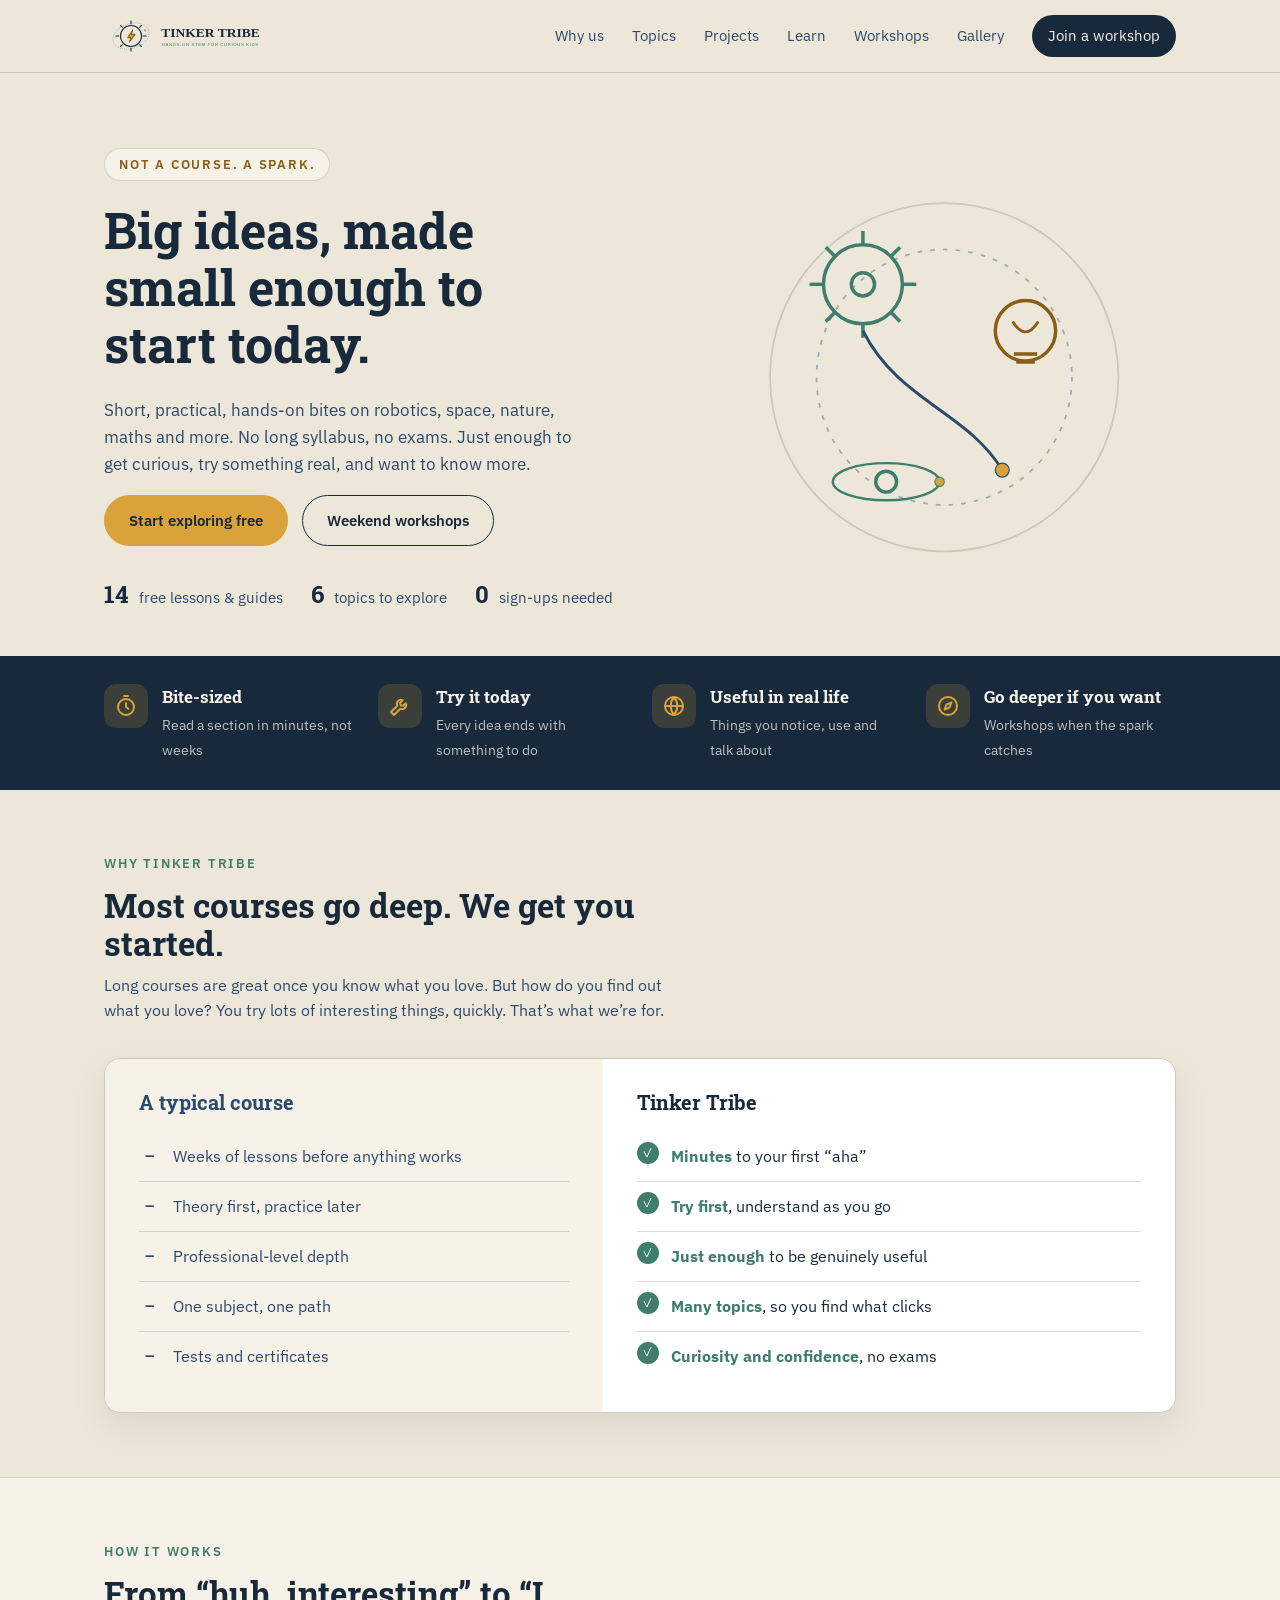
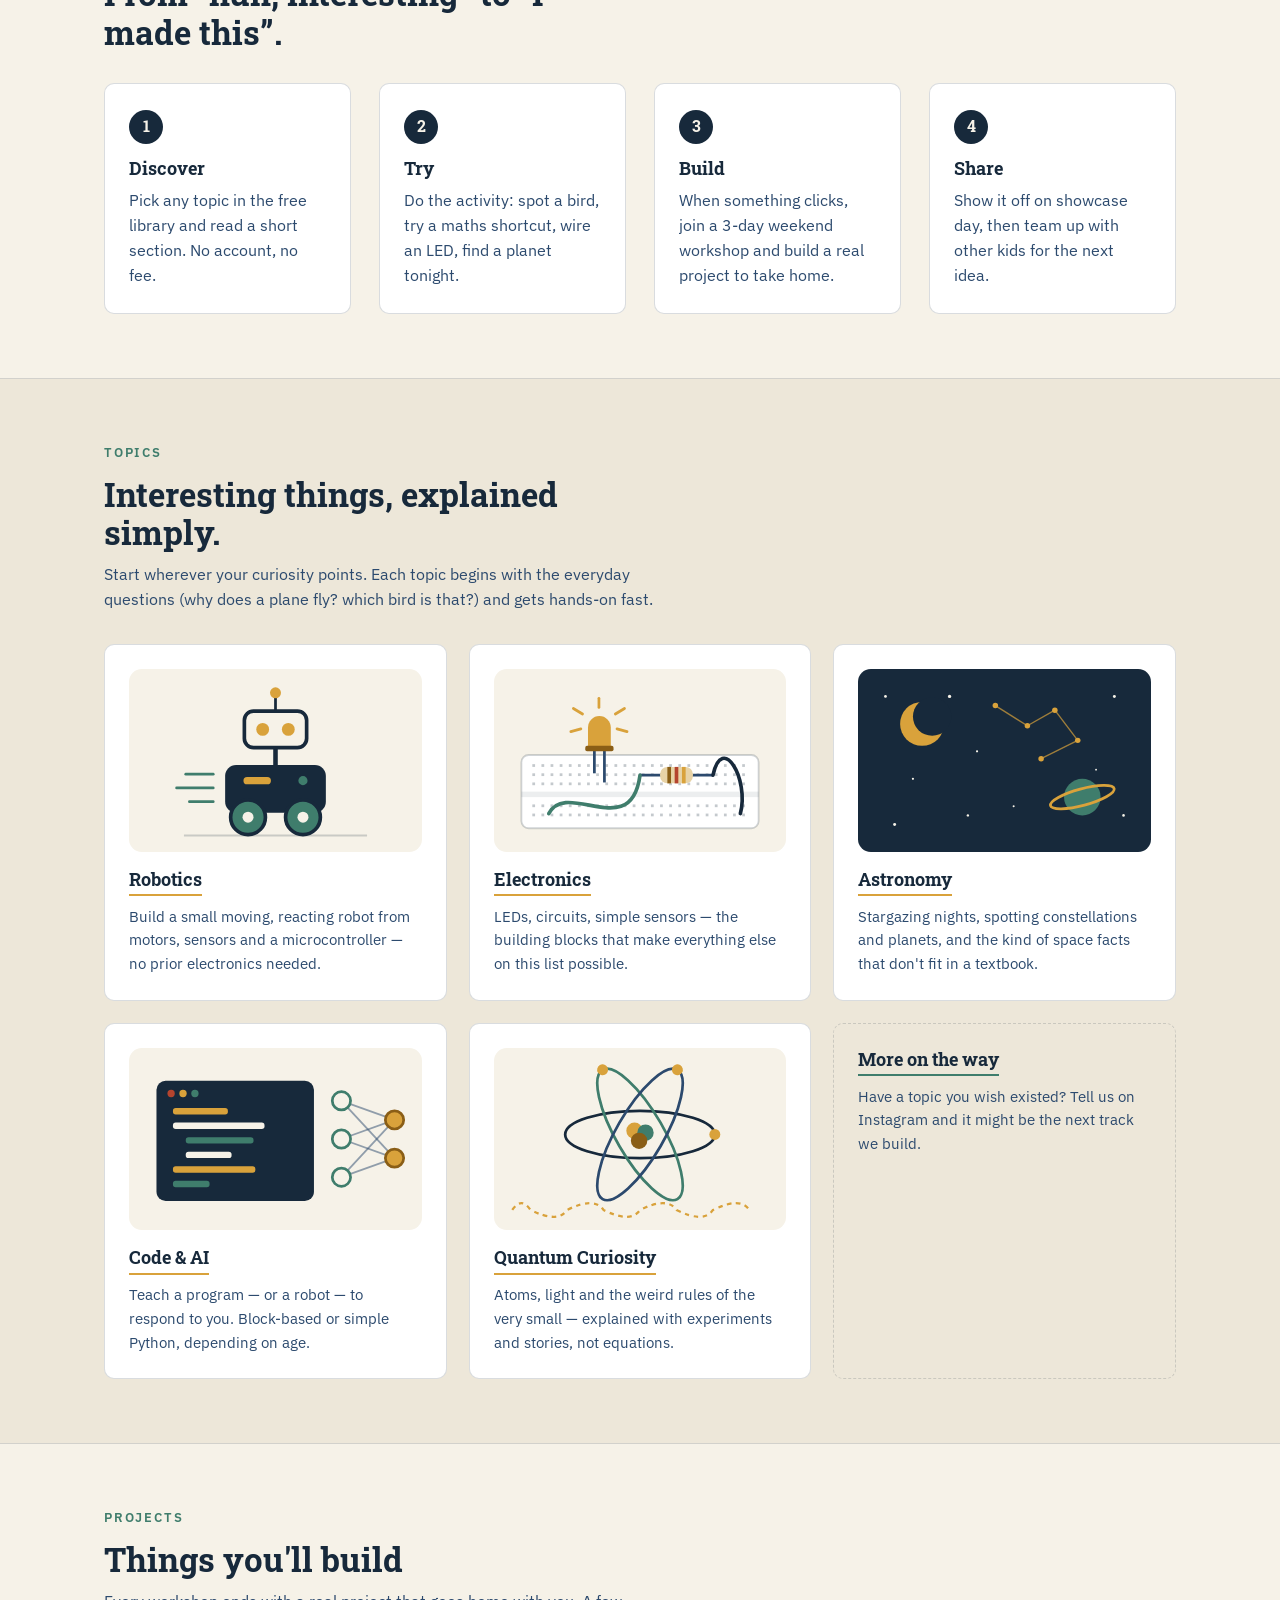
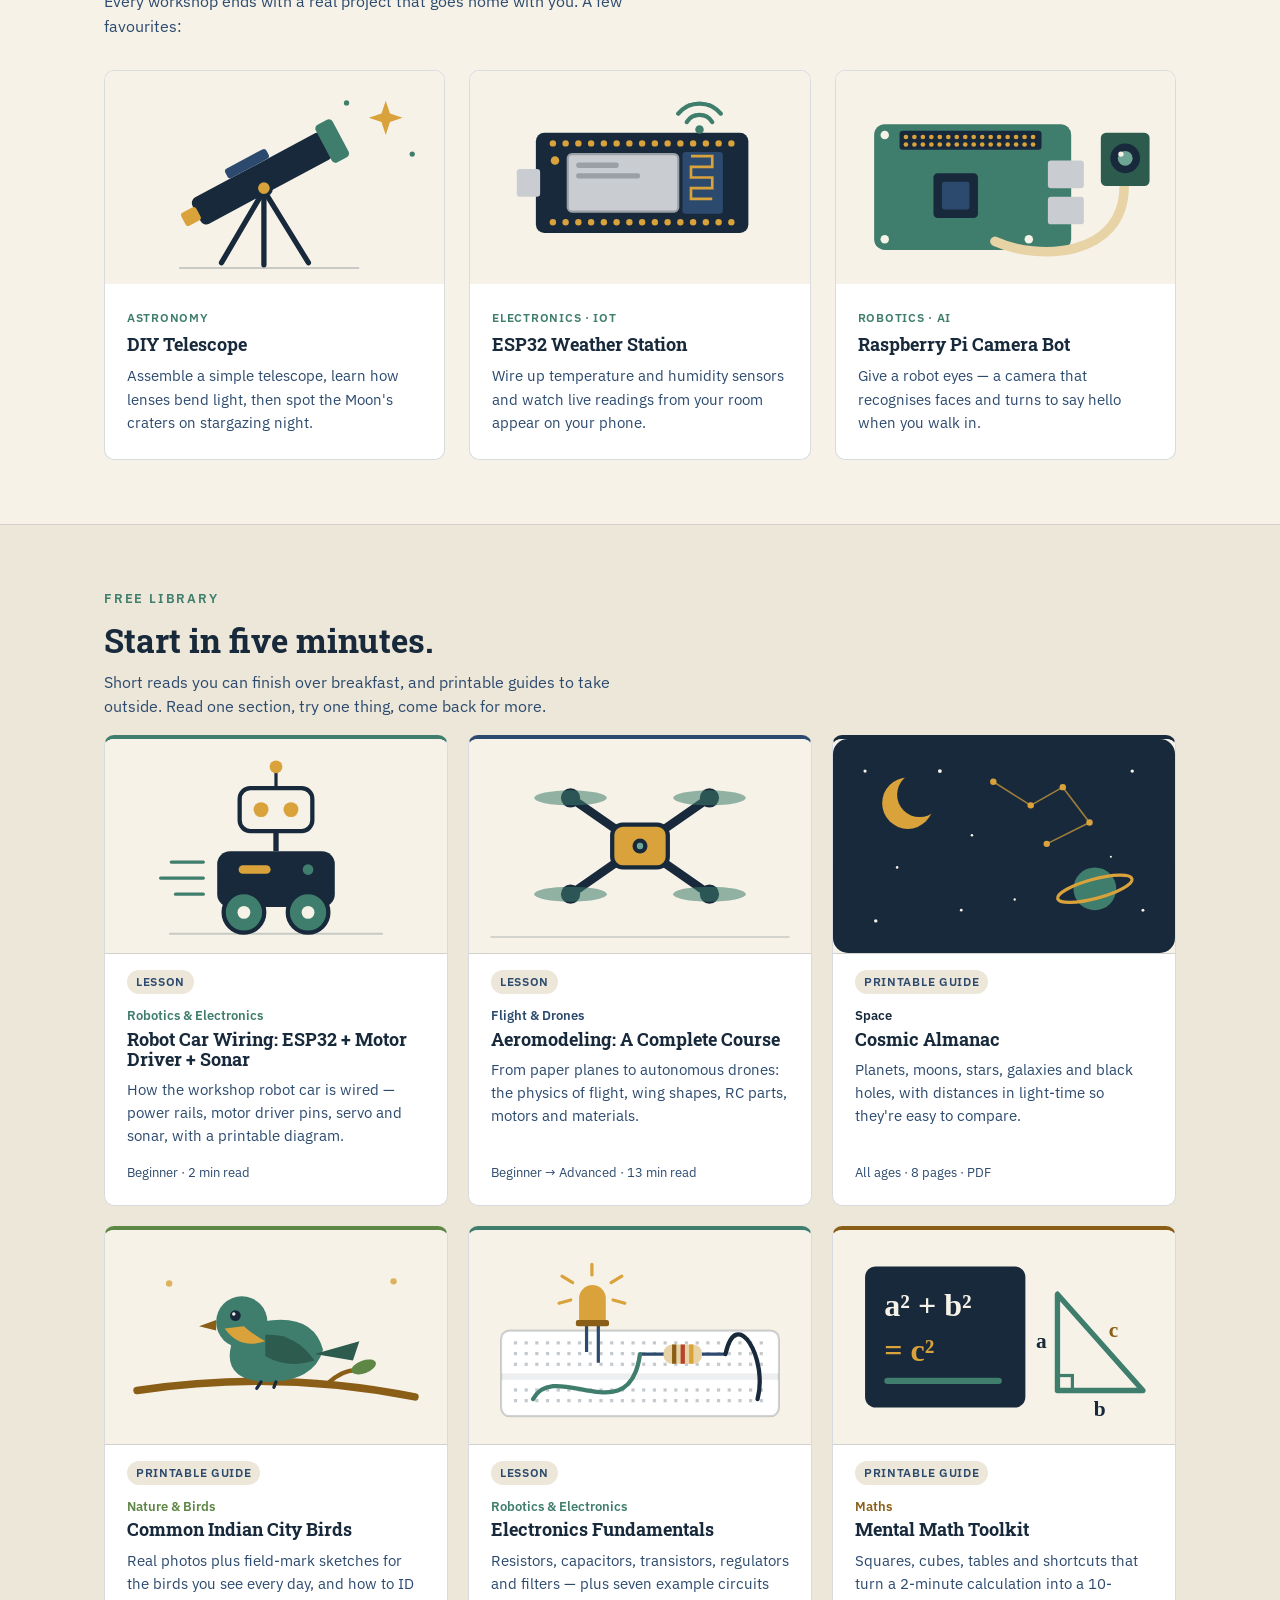
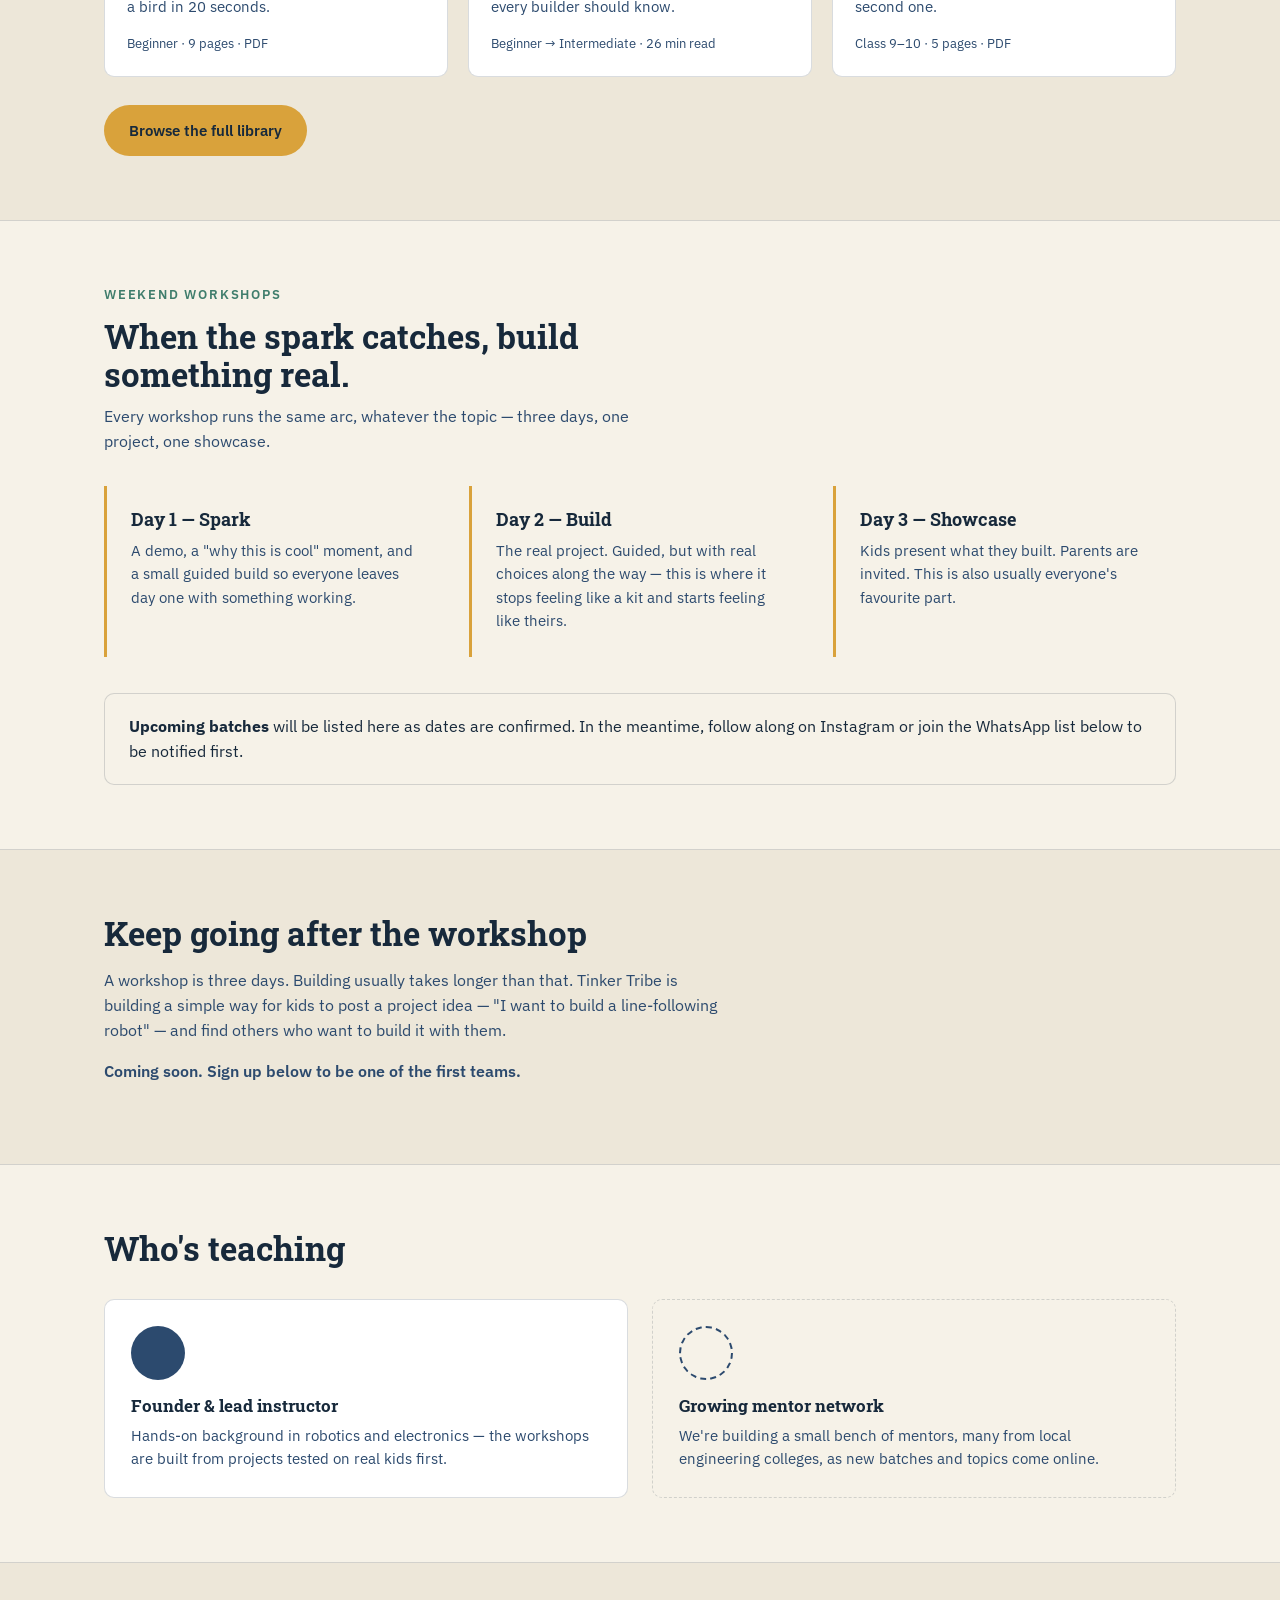
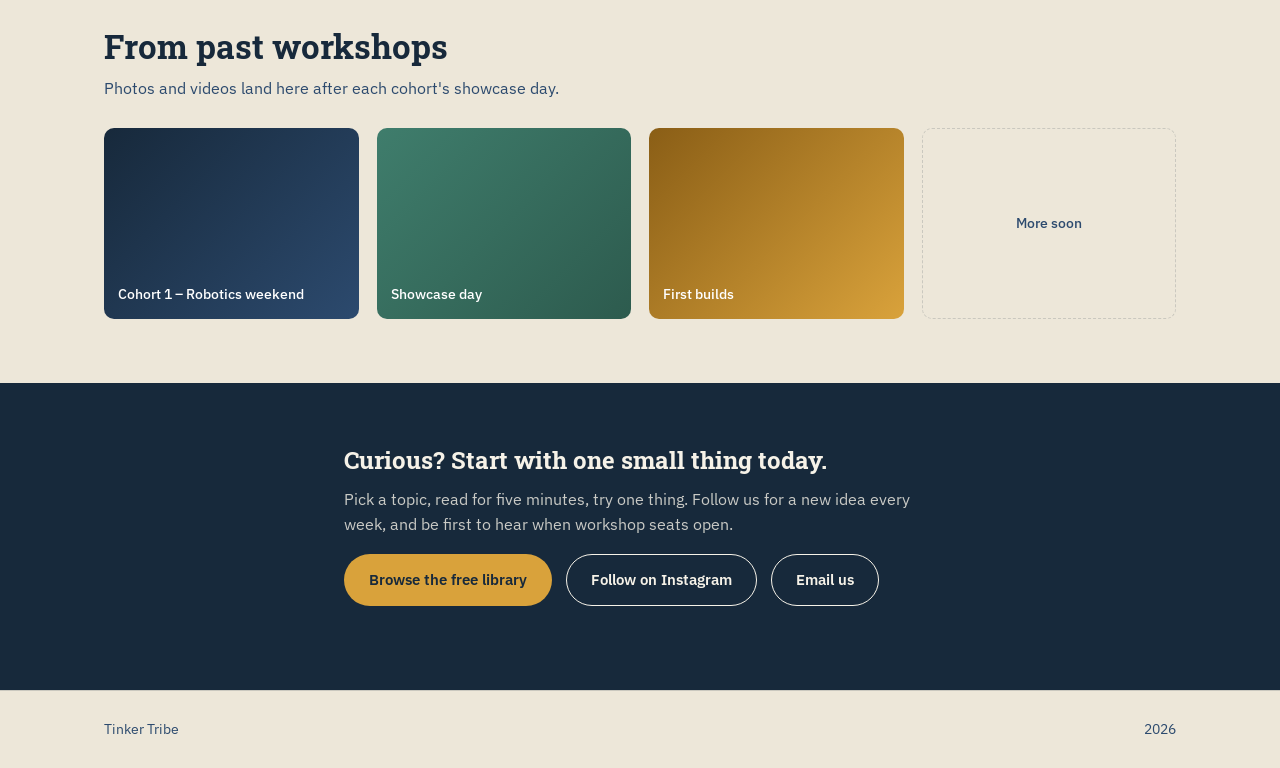
==== commit ffbe0623: "Add files via upload" ====
--- a/index.html
+++ b/index.html
@@ -10,6 +10,7 @@
 <link href="https://fonts.googleapis.com/css2?family=Roboto+Slab:wght@400;600;700&family=IBM+Plex+Sans:wght@400;500;600&display=swap" rel="stylesheet">
 <link rel="stylesheet" href="styles.css">
 <link rel="icon" type="image/svg+xml" href="tinkertribe-mark.svg">
+<script data-goatcounter="https://tinkertribe.goatcounter.com/count" async src="//gc.zgo.at/count.js"></script>
 </head>
 <body>
 
@@ -19,7 +20,7 @@
       <img src="tinkertribe-full.svg" alt="Tinker Tribe" class="wordmark-logo">
     </a>
     <nav class="main-nav" id="main-nav">
-      <a href="#how">How it works</a>
+      <a href="#why">Why us</a>
       <a href="#topics">Topics</a>
       <a href="#projects">Projects</a>
       <a href="learn/index.html">Learn</a>
@@ -38,12 +39,18 @@
   <section class="hero">
     <div class="wrap hero-inner">
       <div class="hero-copy">
-        <h1>Where curiosity turns into a working prototype.</h1>
-        <p class="hero-sub">Weekend workshops and hobby-level tracks in robotics, electronics, astronomy and code — built for kids who want to try something real, not sit through another syllabus.</p>
+        <p class="hero-kicker">Not a course. A spark.</p>
+        <h1>Big ideas, made small enough to start today.</h1>
+        <p class="hero-sub">Short, practical, hands-on bites on robotics, space, nature, maths and more. No long syllabus, no exams. Just enough to get curious, try something real, and want to know more.</p>
         <div class="hero-actions">
-          <a href="#workshops" class="btn btn-primary">See upcoming workshops</a>
-          <a href="#topics" class="btn btn-ghost">Browse the topics</a>
-        </div>
+          <a href="learn/index.html" class="btn btn-primary">Start exploring free</a>
+          <a href="#workshops" class="btn btn-ghost">Weekend workshops</a>
+        </div>
+        <ul class="hero-proof">
+          <li><strong>14</strong> free lessons &amp; guides</li>
+          <li><strong>6</strong> topics to explore</li>
+          <li><strong>0</strong> sign-ups needed</li>
+        </ul>
       </div>
       <div class="hero-art" aria-hidden="true">
         <svg viewBox="0 0 400 400" xmlns="http://www.w3.org/2000/svg">
@@ -80,40 +87,79 @@
     </div>
   </section>
 
-  <section class="section intro">
-    <div class="wrap intro-grid">
-      <h2>Not another tuition class.</h2>
-      <p>School covers the syllabus. Tinker Tribe covers everything it doesn't have time for — the hobby-level, hands-on version of robotics, electronics, astronomy and code. No exams, no professional-depth jargon. Just enough to build something, break something, and want to build the next thing.</p>
-    </div>
-  </section>
-
-  <section class="section" id="how">
-    <div class="wrap">
-      <h2 class="section-heading">How it works</h2>
-      <ol class="steps">
+  <section class="pillars-band" aria-label="What makes Tinker Tribe different">
+    <div class="wrap pillars">
+      <div class="pillar"><span class="pillar-icon" aria-hidden="true"><svg viewBox="0 0 24 24" width="24" height="24" stroke="#D9A23B" stroke-width="2" fill="none" stroke-linecap="round" stroke-linejoin="round"><circle cx="12" cy="13" r="8"/><path d="M12 9v4l2.5 2M10 2h4"/></svg></span><div><b>Bite-sized</b><span>Read a section in minutes, not weeks</span></div></div>
+      <div class="pillar"><span class="pillar-icon" aria-hidden="true"><svg viewBox="0 0 24 24" width="24" height="24" stroke="#D9A23B" stroke-width="2" fill="none" stroke-linecap="round" stroke-linejoin="round"><path d="M14.7 6.3a4 4 0 0 0-5.4 5.4L3 18l3 3 6.3-6.3a4 4 0 0 0 5.4-5.4l-2.6 2.6-2.4-.6-.6-2.4z"/></svg></span><div><b>Try it today</b><span>Every idea ends with something to do</span></div></div>
+      <div class="pillar"><span class="pillar-icon" aria-hidden="true"><svg viewBox="0 0 24 24" width="24" height="24" stroke="#D9A23B" stroke-width="2" fill="none" stroke-linecap="round" stroke-linejoin="round"><circle cx="12" cy="12" r="9"/><path d="M3 12h18M12 3a14 14 0 0 1 0 18M12 3a14 14 0 0 0 0 18"/></svg></span><div><b>Useful in real life</b><span>Things you notice, use and talk about</span></div></div>
+      <div class="pillar"><span class="pillar-icon" aria-hidden="true"><svg viewBox="0 0 24 24" width="24" height="24" stroke="#D9A23B" stroke-width="2" fill="none" stroke-linecap="round" stroke-linejoin="round"><circle cx="12" cy="12" r="9"/><path d="M15.5 8.5l-2 5-5 2 2-5z"/></svg></span><div><b>Go deeper if you want</b><span>Workshops when the spark catches</span></div></div>
+    </div>
+  </section>
+
+  <section class="section" id="why">
+    <div class="wrap">
+      <p class="section-kicker">Why Tinker Tribe</p>
+      <h2 class="section-heading">Most courses go deep. We get you started.</h2>
+      <p class="section-lede">Long courses are great once you know what you love. But how do you find out what you love? You try lots of interesting things, quickly. That’s what we’re for.</p>
+      <div class="compare">
+        <div class="compare-col compare-them">
+          <h3>A typical course</h3>
+          <ul>
+            <li>Weeks of lessons before anything works</li>
+            <li>Theory first, practice later</li>
+            <li>Professional-level depth</li>
+            <li>One subject, one path</li>
+            <li>Tests and certificates</li>
+          </ul>
+        </div>
+        <div class="compare-col compare-us">
+          <h3>Tinker Tribe</h3>
+          <ul>
+            <li><strong>Minutes</strong> to your first “aha”</li>
+            <li><strong>Try first</strong>, understand as you go</li>
+            <li><strong>Just enough</strong> to be genuinely useful</li>
+            <li><strong>Many topics</strong>, so you find what clicks</li>
+            <li><strong>Curiosity and confidence</strong>, no exams</li>
+          </ul>
+        </div>
+      </div>
+    </div>
+  </section>
+
+  <section class="section alt" id="how">
+    <div class="wrap">
+      <p class="section-kicker">How it works</p>
+      <h2 class="section-heading">From “huh, interesting” to “I made this”.</h2>
+      <ol class="steps steps-4">
         <li class="step">
           <span class="step-num">1</span>
           <h3>Discover</h3>
-          <p>Browse short, visual explainers on the website or follow along on Instagram — no sign-up needed to start getting curious.</p>
+          <p>Pick any topic in the free library and read a short section. No account, no fee.</p>
         </li>
         <li class="step">
           <span class="step-num">2</span>
-          <h3>Build</h3>
-          <p>Join a 3-day weekend workshop. Small batches, real tools, a project you take home at the end.</p>
+          <h3>Try</h3>
+          <p>Do the activity: spot a bird, try a maths shortcut, wire an LED, find a planet tonight.</p>
         </li>
         <li class="step">
           <span class="step-num">3</span>
-          <h3>Showcase</h3>
-          <p>Demo what you built to parents and the group — and if you want to go further, find a team for your next project.</p>
+          <h3>Build</h3>
+          <p>When something clicks, join a 3-day weekend workshop and build a real project to take home.</p>
+        </li>
+        <li class="step">
+          <span class="step-num">4</span>
+          <h3>Share</h3>
+          <p>Show it off on showcase day, then team up with other kids for the next idea.</p>
         </li>
       </ol>
     </div>
   </section>
 
-  <section class="section alt" id="topics">
-    <div class="wrap">
-      <h2 class="section-heading">Topics</h2>
-      <p class="section-lede">Start with one. New tracks get added as the faculty and content grow.</p>
+  <section class="section" id="topics">
+    <div class="wrap">
+      <p class="section-kicker">Topics</p>
+      <h2 class="section-heading">Interesting things, explained simply.</h2>
+      <p class="section-lede">Start wherever your curiosity points. Each topic begins with the everyday questions (why does a plane fly? which bird is that?) and gets hands-on fast.</p>
       <div class="topic-grid">
         <article class="topic-card">
           <img src="images/robotics.svg" alt="Illustration of a small wheeled robot" loading="lazy">
@@ -148,8 +194,9 @@
     </div>
   </section>
 
-  <section class="section" id="projects">
-    <div class="wrap">
+  <section class="section alt" id="projects">
+    <div class="wrap">
+      <p class="section-kicker">Projects</p>
       <h2 class="section-heading">Things you'll build</h2>
       <p class="section-lede">Every workshop ends with a real project that goes home with you. A few favourites:</p>
       <div class="project-grid">
@@ -181,10 +228,11 @@
     </div>
   </section>
 
-  <section class="section alt" id="learn">
-    <div class="wrap">
-      <h2 class="section-heading">Free lessons &amp; guides</h2>
-      <p class="section-lede">Can't wait for the next workshop? Start exploring now — 14 free lessons and printable guides, and growing.</p>
+  <section class="section" id="learn">
+    <div class="wrap">
+      <p class="section-kicker">Free library</p>
+      <h2 class="section-heading">Start in five minutes.</h2>
+      <p class="section-lede">Short reads you can finish over breakfast, and printable guides to take outside. Read one section, try one thing, come back for more.</p>
       <div class="kb-grid">
         <a class="kb-card cat-robotics" href="learn/robot-car-wiring.html">
           <img class="kb-thumb" src="images/robotics.svg" alt="" loading="lazy">
@@ -202,7 +250,7 @@
           <p>From paper planes to autonomous drones: the physics of flight, wing shapes, RC parts, motors and materials.</p>
           <span class="kb-meta">Beginner → Advanced · 13 min read</span>
         </a>
-        <a class="kb-card cat-space" href="learn/files/cosmic-almanac.pdf" target="_blank" rel="noopener">
+        <a class="kb-card cat-space" href="learn/files/cosmic-almanac.pdf" target="_blank" rel="noopener" data-goatcounter-click="download-cosmic-almanac.pdf">
           <img class="kb-thumb" src="images/astronomy.svg" alt="" loading="lazy">
           <span class="kb-type">Printable guide</span>
           <span class="kb-cat">Space</span>
@@ -210,7 +258,7 @@
           <p>Planets, moons, stars, galaxies and black holes, with distances in light-time so they're easy to compare.</p>
           <span class="kb-meta">All ages · 8 pages · PDF</span>
         </a>
-        <a class="kb-card cat-nature" href="learn/files/common-city-birds.pdf" target="_blank" rel="noopener">
+        <a class="kb-card cat-nature" href="learn/files/common-city-birds.pdf" target="_blank" rel="noopener" data-goatcounter-click="download-common-city-birds.pdf">
           <img class="kb-thumb" src="images/bird.svg" alt="" loading="lazy">
           <span class="kb-type">Printable guide</span>
           <span class="kb-cat">Nature &amp; Birds</span>
@@ -226,7 +274,7 @@
           <p>Resistors, capacitors, transistors, regulators and filters — plus seven example circuits every builder should know.</p>
           <span class="kb-meta">Beginner → Intermediate · 26 min read</span>
         </a>
-        <a class="kb-card cat-maths" href="learn/files/mental-math-toolkit.pdf" target="_blank" rel="noopener">
+        <a class="kb-card cat-maths" href="learn/files/mental-math-toolkit.pdf" target="_blank" rel="noopener" data-goatcounter-click="download-mental-math-toolkit.pdf">
           <img class="kb-thumb" src="images/maths.svg" alt="" loading="lazy">
           <span class="kb-type">Printable guide</span>
           <span class="kb-cat">Maths</span>
@@ -239,9 +287,10 @@
     </div>
   </section>
 
-  <section class="section" id="workshops">
-    <div class="wrap">
-      <h2 class="section-heading">The weekend format</h2>
+  <section class="section alt" id="workshops">
+    <div class="wrap">
+      <p class="section-kicker">Weekend workshops</p>
+      <h2 class="section-heading">When the spark catches, build something real.</h2>
       <p class="section-lede">Every workshop runs the same arc, whatever the topic — three days, one project, one showcase.</p>
       <div class="format-grid">
         <div class="format-card">
@@ -263,7 +312,7 @@
     </div>
   </section>
 
-  <section class="section alt" id="teams">
+  <section class="section" id="teams">
     <div class="wrap teams-grid">
       <div>
         <h2 class="section-heading">Keep going after the workshop</h2>
@@ -273,7 +322,7 @@
     </div>
   </section>
 
-  <section class="section" id="faculty">
+  <section class="section alt" id="faculty">
     <div class="wrap">
       <h2 class="section-heading">Who's teaching</h2>
       <div class="faculty-grid">
@@ -291,7 +340,7 @@
     </div>
   </section>
 
-  <section class="section alt" id="gallery">
+  <section class="section" id="gallery">
     <div class="wrap">
       <h2 class="section-heading">From past workshops</h2>
       <p class="section-lede">Photos and videos land here after each cohort's showcase day.</p>
@@ -306,13 +355,13 @@
 
   <section class="section join" id="join">
     <div class="wrap join-inner">
-      <h2>Be first to know about the next batch</h2>
-      <p>Follow along for free content, or join the list to hear about workshop dates before they're posted publicly.</p>
+      <h2>Curious? Start with one small thing today.</h2>
+      <p>Pick a topic, read for five minutes, try one thing. Follow us for a new idea every week, and be first to hear when workshop seats open.</p>
       <div class="join-actions">
-        <a href="https://instagram.com" class="btn btn-primary" target="_blank" rel="noopener">Follow on Instagram</a>
+        <a href="learn/index.html" class="btn btn-primary">Browse the free library</a>
+        <a href="https://instagram.com" class="btn btn-ghost" target="_blank" rel="noopener">Follow on Instagram</a>
         <a href="mailto:hello@example.com" class="btn btn-ghost">Email us</a>
       </div>
-      <p class="join-note">Replace this section's links with your real Instagram handle, WhatsApp community link and a booking form once they're ready — see the README for exactly where.</p>
     </div>
   </section>
 
--- a/styles.css
+++ b/styles.css
@@ -203,7 +203,7 @@
 
 .section-heading {
   font-size: clamp(1.6rem, 2.6vw, 2.1rem);
-  max-width: 20ch;
+  max-width: 28ch;
 }
 
 .section-lede {
@@ -753,3 +753,121 @@
   .lesson-hero-grid { grid-template-columns: 1fr; }
   .lesson-hero-art { display: none; }
 }
+
+/* =========================================================
+   Positioning: hero proof, pillars, comparison
+   ========================================================= */
+.hero-kicker, .section-kicker {
+  font-size: 0.8rem;
+  font-weight: 600;
+  letter-spacing: 0.14em;
+  text-transform: uppercase;
+  color: var(--teal);
+  margin: 0 0 12px;
+}
+.hero-kicker {
+  display: inline-block;
+  background: var(--paper-high);
+  border: 1px solid var(--line);
+  padding: 6px 14px;
+  border-radius: 999px;
+  color: var(--amber-ink);
+  margin-bottom: 20px;
+}
+.hero h1 { max-width: 15ch; }
+.hero-proof {
+  list-style: none;
+  display: flex;
+  flex-wrap: wrap;
+  gap: 10px 28px;
+  margin: 30px 0 0;
+  padding: 0;
+  font-size: 0.92rem;
+  color: var(--ink-soft);
+}
+.hero-proof strong {
+  font-family: var(--font-head);
+  font-size: 1.5rem;
+  color: var(--ink);
+  margin-right: 6px;
+}
+
+.pillars-band {
+  background: var(--ink);
+  color: var(--paper-high);
+  padding: 28px 0;
+}
+.pillars {
+  display: grid;
+  grid-template-columns: repeat(4, 1fr);
+  gap: 24px;
+}
+.pillar { display: flex; gap: 14px; align-items: flex-start; }
+.pillar-icon {
+  flex: none;
+  width: 44px; height: 44px;
+  display: flex; align-items: center; justify-content: center;
+  border-radius: 12px;
+  background: rgba(217, 162, 59, 0.18);
+  font-size: 1.3rem;
+}
+.pillar b { display: block; font-family: var(--font-head); font-size: 1.05rem; margin-bottom: 2px; }
+.pillar span { font-size: 0.88rem; color: rgba(246, 242, 232, 0.75); }
+
+.compare {
+  margin-top: 36px;
+  display: grid;
+  grid-template-columns: 1fr 1.15fr;
+  gap: 0;
+  border-radius: 16px;
+  overflow: hidden;
+  border: 1px solid var(--line);
+  box-shadow: 0 14px 34px rgba(23, 41, 59, 0.08);
+}
+.compare-col { padding: 32px 34px; }
+.compare-col h3 { font-size: 1.25rem; margin-bottom: 18px; }
+.compare-col ul { list-style: none; margin: 0; padding: 0; }
+.compare-col li {
+  position: relative;
+  padding: 12px 0 12px 34px;
+  border-top: 1px solid var(--line);
+}
+.compare-col li:first-child { border-top: none; }
+.compare-them { background: var(--paper-high); color: var(--ink-soft); }
+.compare-them h3 { color: var(--ink-soft); }
+.compare-them li::before {
+  content: "–";
+  position: absolute; left: 6px; top: 11px;
+  color: var(--ink-soft);
+  font-weight: 600;
+}
+.compare-us { background: var(--white); }
+.compare-us h3 { color: var(--ink); }
+.compare-us li::before {
+  content: "✓";
+  position: absolute; left: 0; top: 10px;
+  width: 22px; height: 22px;
+  border-radius: 50%;
+  background: var(--teal);
+  color: var(--white);
+  font-size: 0.75rem;
+  display: flex; align-items: center; justify-content: center;
+}
+.compare-us strong { color: var(--teal); }
+
+.steps-4 { grid-template-columns: repeat(4, 1fr); }
+
+@media (max-width: 960px) {
+  .pillars { grid-template-columns: 1fr 1fr; }
+  .steps-4 { grid-template-columns: 1fr 1fr; }
+}
+@media (max-width: 680px) {
+  .compare { grid-template-columns: 1fr; }
+}
+@media (max-width: 620px) {
+  .pillars, .steps-4 { grid-template-columns: 1fr; }
+}
+@media (max-width: 620px) {
+  .hero { padding-top: 32px; }
+  .hero-art { max-width: 180px; }
+}
